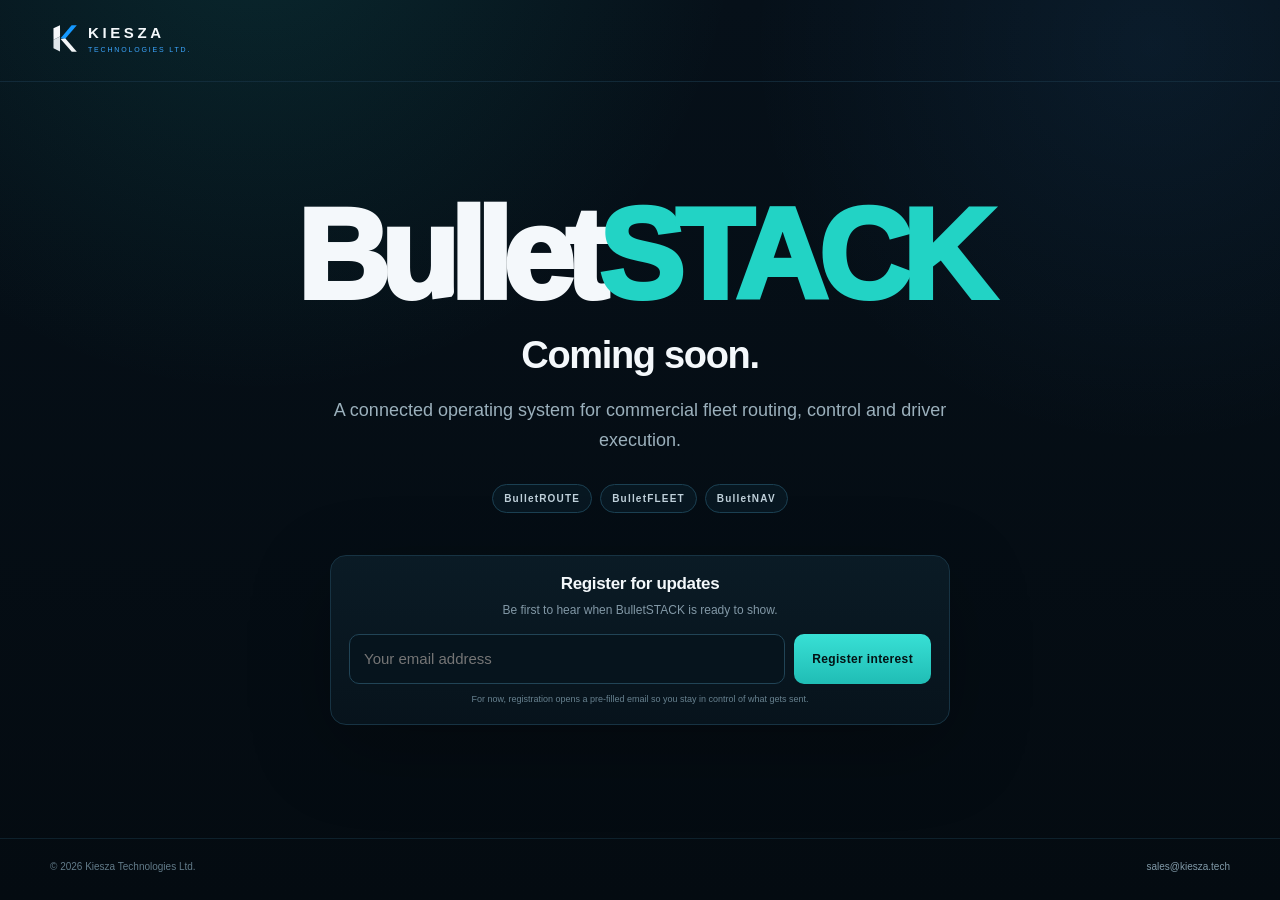
==== index.html @ 4d120844 "Optimise landing page layout for mobile" ====
<!doctype html>
<html lang="en">
<head>
  <meta charset="utf-8">
  <meta name="viewport" content="width=device-width,initial-scale=1,viewport-fit=cover">
  <meta name="theme-color" content="#050d14">
  <meta name="description" content="BulletSTACK by Kiesza Technologies Ltd. Coming soon.">
  <title>BulletSTACK · Coming Soon</title>
  <link rel="icon" href="/assets/favicon.svg">
  <style>
    :root{
      --bg:#050d14;
      --panel:#091822;
      --line:#173343;
      --text:#f4f8fb;
      --muted:#8298a6;
      --cyan:#22d3c5;
      --blue:#3ca6ff;
    }
    *{box-sizing:border-box}
    html,body{margin:0;min-height:100%;background:var(--bg);color:var(--text)}
    body{
      min-height:100dvh;
      font-family:Inter,-apple-system,BlinkMacSystemFont,"Segoe UI",Arial,sans-serif;
      background:
        radial-gradient(circle at 20% -10%,rgba(34,211,197,.12),transparent 34%),
        radial-gradient(circle at 90% 5%,rgba(60,166,255,.08),transparent 28%),
        linear-gradient(180deg,#061019 0%,#040b11 100%);
    }
    .page{min-height:100dvh;display:flex;flex-direction:column}
    header{height:82px;display:flex;align-items:center;border-bottom:1px solid rgba(23,51,67,.7)}
    .wrap{width:min(1180px,calc(100% - 40px));margin:0 auto}
    .brand{display:inline-flex;align-items:center;gap:11px;text-decoration:none;color:inherit}
    .brand img{width:27px;height:27px;display:block}
    .brand-copy{display:grid;line-height:1}
    .brand-copy b{font-size:15px;letter-spacing:.24em}
    .brand-copy span{margin-top:6px;font-size:7px;letter-spacing:.26em;color:var(--blue)}
    main{flex:1;display:grid;place-items:center;padding:74px 0 90px}
    .hero{text-align:center;max-width:920px;margin:auto}
    .eyebrow{font-size:11px;font-weight:800;letter-spacing:.22em;text-transform:uppercase;color:#89a2b2}
    h1{
      margin:22px 0 0;
      font-size:clamp(58px,10vw,128px);
      line-height:.86;
      letter-spacing:-.07em;
      font-weight:950;
    }
    h1 span{color:var(--cyan)}
    .coming{
      margin:24px 0 0;
      font-size:clamp(25px,3vw,38px);
      line-height:1.1;
      letter-spacing:-.035em;
      font-weight:800;
    }
    .lede{
      max-width:690px;
      margin:18px auto 0;
      color:#9bb0bc;
      font-size:clamp(15px,1.6vw,18px);
      line-height:1.7;
    }
    .products{display:flex;justify-content:center;gap:8px;flex-wrap:wrap;margin:28px 0 0}
    .products span{
      border:1px solid #1b4052;
      background:rgba(9,27,38,.72);
      color:#bfd0da;
      padding:8px 11px;
      border-radius:999px;
      font-size:10px;
      font-weight:850;
      letter-spacing:.12em;
    }
    .signup{
      width:min(620px,100%);
      margin:42px auto 0;
      padding:18px;
      border:1px solid var(--line);
      border-radius:16px;
      background:linear-gradient(180deg,rgba(11,29,40,.86),rgba(7,20,29,.86));
      box-shadow:0 24px 80px rgba(0,0,0,.25);
    }
    .signup h2{margin:0;font-size:17px;letter-spacing:-.02em}
    .signup p{margin:7px 0 15px;color:var(--muted);font-size:12px;line-height:1.5}
    form{display:grid;grid-template-columns:1fr auto;gap:9px}
    input{
      min-width:0;
      height:50px;
      border:1px solid #214456;
      border-radius:10px;
      background:#06141d;
      color:white;
      padding:0 14px;
      outline:none;
      font:inherit;
      font-size:15px;
    }
    input:focus{border-color:var(--cyan);box-shadow:0 0 0 3px rgba(34,211,197,.08)}
    button{
      height:50px;
      border:0;
      border-radius:10px;
      background:linear-gradient(180deg,#38e0d5,#20bdb5);
      color:#031214;
      padding:0 18px;
      font:inherit;
      font-size:12px;
      font-weight:900;
      letter-spacing:.03em;
      cursor:pointer;
    }
    button:hover{filter:brightness(1.04)}
    .fine{margin-top:9px;color:#67818f;font-size:9px;line-height:1.5}
    footer{padding:22px 0 28px;border-top:1px solid rgba(23,51,67,.55);color:#627b89;font-size:10px}
    .footer-inner{display:flex;justify-content:space-between;gap:20px;align-items:center}
    footer a{color:#829ba9;text-decoration:none}
    @media(max-width:620px){
      html,body,.page{min-height:100svh}
      header{
        height:auto;
        min-height:64px;
        padding-top:env(safe-area-inset-top);
      }
      .wrap{width:calc(100% - 32px)}
      .brand{gap:9px}
      .brand img{width:24px;height:24px}
      .brand-copy b{font-size:13px;letter-spacing:.20em}
      .brand-copy span{margin-top:5px;font-size:6px;letter-spacing:.22em}
      main{
        place-items:start center;
        padding:42px 0 46px;
      }
      .hero{
        width:100%;
        max-width:100%;
      }
      h1{
        margin-top:0;
        font-size:clamp(46px,15.8vw,64px);
        line-height:.92;
        letter-spacing:-.065em;
        white-space:nowrap;
      }
      .coming{
        margin-top:18px;
        font-size:clamp(25px,7.5vw,30px);
      }
      .lede{
        max-width:350px;
        margin-top:14px;
        font-size:15px;
        line-height:1.55;
      }
      .products{
        width:100%;
        display:grid;
        grid-template-columns:repeat(3,minmax(0,1fr));
        gap:6px;
        margin-top:22px;
      }
      .products span{
        padding:8px 4px;
        font-size:8px;
        letter-spacing:.055em;
        white-space:nowrap;
      }
      .signup{
        width:100%;
        margin-top:30px;
        padding:16px;
        border-radius:14px;
      }
      .signup h2{font-size:16px}
      .signup p{margin:6px 0 13px;font-size:12px}
      form{grid-template-columns:1fr;gap:8px}
      input,button{height:48px}
      button{width:100%}
      .fine{margin-top:8px;font-size:8.5px}
      footer{
        padding:17px 0 calc(18px + env(safe-area-inset-bottom));
      }
      .footer-inner{
        flex-direction:row;
        align-items:center;
        justify-content:space-between;
        gap:12px;
        font-size:9px;
      }
    }

    @media(max-width:360px){
      .wrap{width:calc(100% - 24px)}
      h1{font-size:44px}
      .products{grid-template-columns:1fr}
      .products span{font-size:9px}
      .footer-inner{
        flex-direction:column;
        align-items:flex-start;
      }
    }
  </style>
</head>
<body>
<div class="page">
  <header>
    <div class="wrap">
      <a class="brand" href="/" aria-label="Kiesza Technologies Ltd.">
        <img src="/assets/kiesza-mark.svg" alt="">
        <span class="brand-copy"><b>KIESZA</b><span>TECHNOLOGIES LTD.</span></span>
      </a>
    </div>
  </header>

  <main>
    <div class="wrap">
      <section class="hero">
        
        <h1>Bullet<span>STACK</span></h1>
        <div class="coming">Coming soon.</div>
        <p class="lede">A connected operating system for commercial fleet routing, control and driver execution.</p>

        <div class="products" aria-label="BulletSTACK products">
          <span>BulletROUTE</span>
          <span>BulletFLEET</span>
          <span>BulletNAV</span>
        </div>

        <div class="signup">
          <h2>Register for updates</h2>
          <p>Be first to hear when BulletSTACK is ready to show.</p>
          <form id="updatesForm">
            <input id="email" type="email" autocomplete="email" placeholder="Your email address" required aria-label="Email address">
            <button type="submit">Register interest</button>
          </form>
          <div class="fine">For now, registration opens a pre-filled email so you stay in control of what gets sent.</div>
        </div>
      </section>
    </div>
  </main>

  <footer>
    <div class="wrap footer-inner">
      <div>© 2026 Kiesza Technologies Ltd.</div>
      <a href="mailto:sales@kiesza.tech">sales@kiesza.tech</a>
    </div>
  </footer>
</div>

<script>
  document.getElementById('updatesForm').addEventListener('submit', function(e){
    e.preventDefault();
    var email = document.getElementById('email').value.trim();
    if(!email) return;
    var subject = encodeURIComponent('BulletSTACK updates registration');
    var body = encodeURIComponent('Please register ' + email + ' for BulletSTACK product updates.');
    window.location.href = 'mailto:jmcnally@kiesza.tech?subject=' + subject + '&body=' + body;
  });
</script>
</body>
</html>
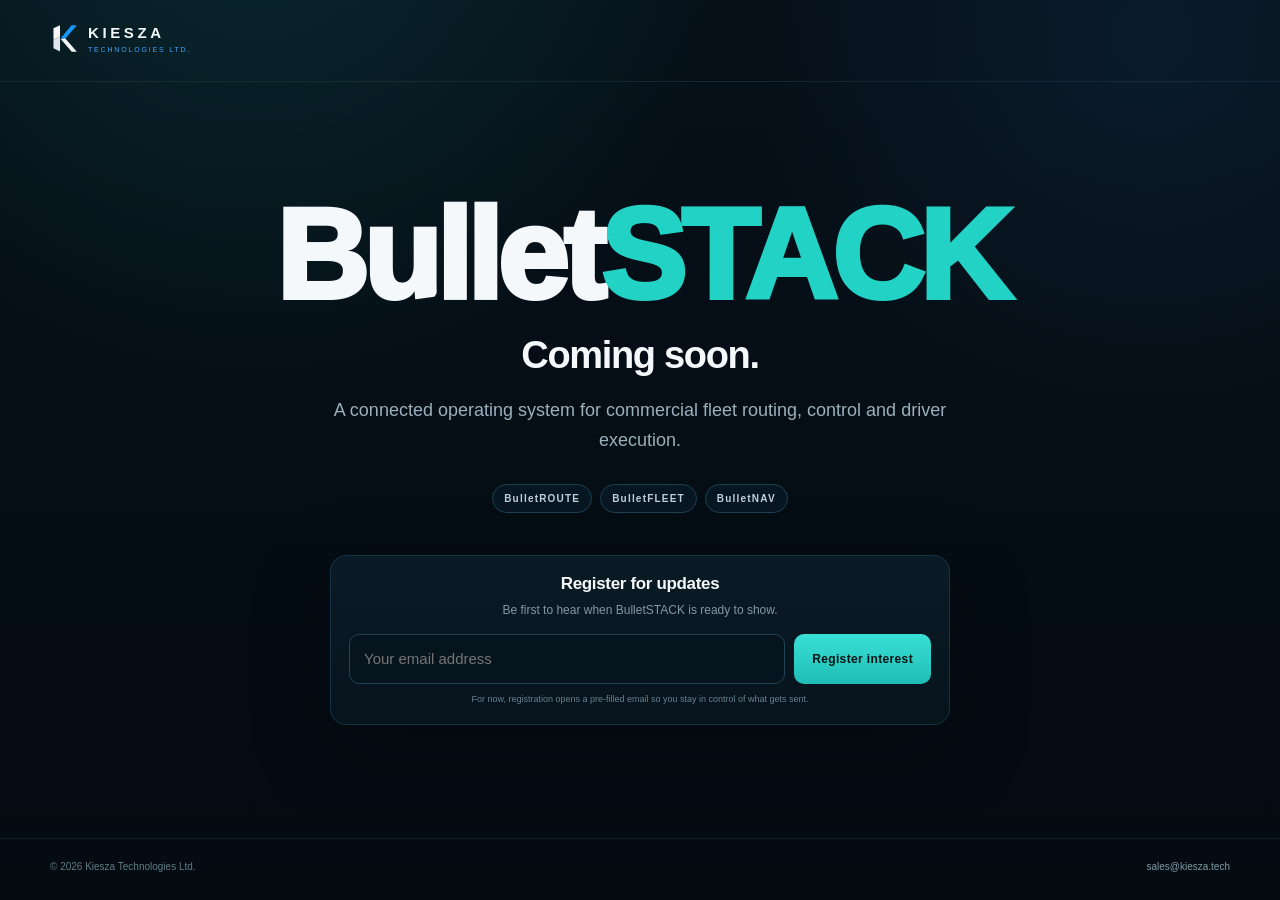
==== commit a8c334e3: "Match BulletSTACK wordmark spacing to Bullet product headers" ====
--- a/index.html
+++ b/index.html
@@ -42,8 +42,9 @@
       margin:22px 0 0;
       font-size:clamp(58px,10vw,128px);
       line-height:.86;
-      letter-spacing:-.07em;
+      letter-spacing:-.04em;
       font-weight:950;
+      font-family:-apple-system,BlinkMacSystemFont,"SF Pro Text",Inter,"Segoe UI",Arial,sans-serif;
     }
     h1 span{color:var(--cyan)}
     .coming{
@@ -138,7 +139,7 @@
         margin-top:0;
         font-size:clamp(46px,15.8vw,64px);
         line-height:.92;
-        letter-spacing:-.065em;
+        letter-spacing:-.04em;
         white-space:nowrap;
       }
       .coming{
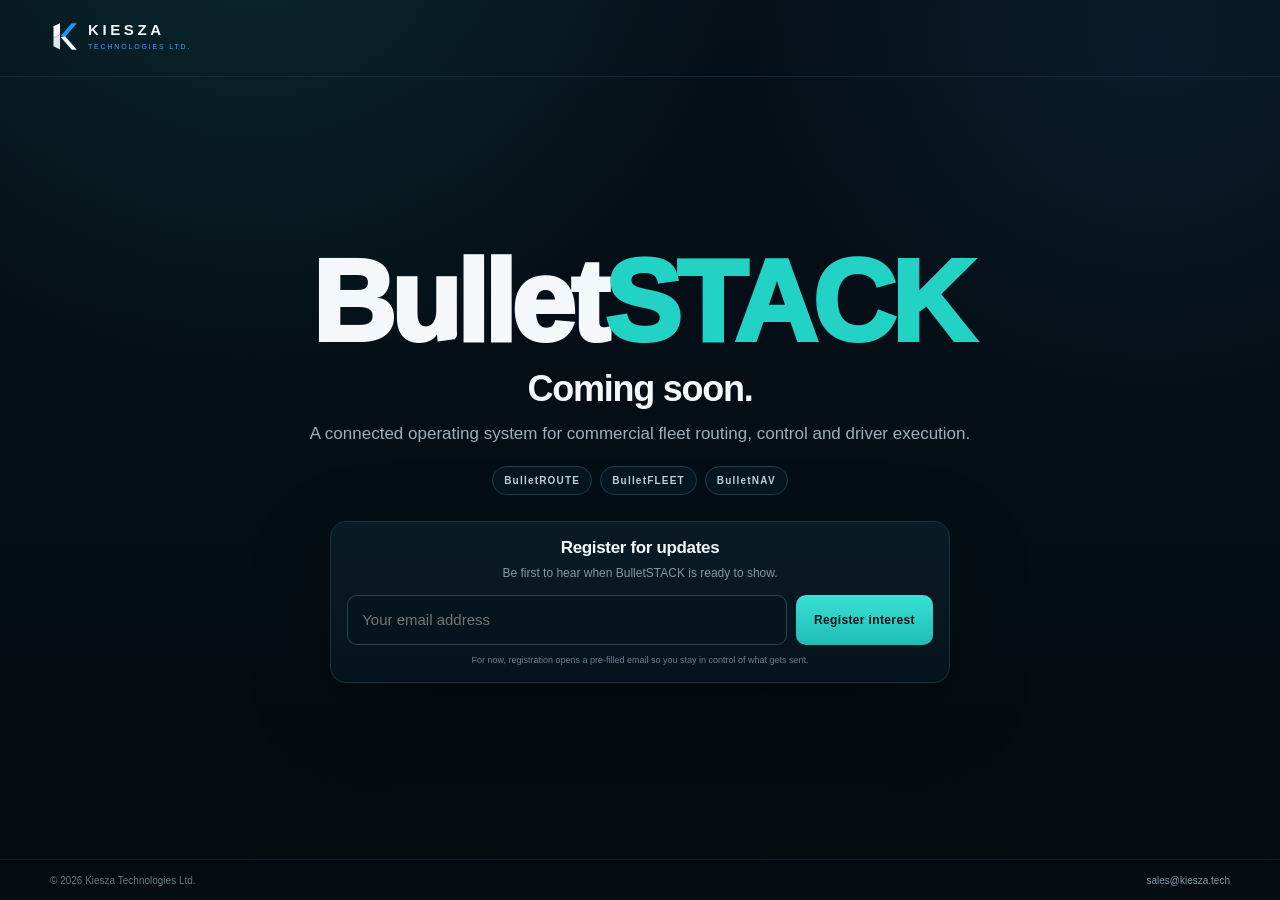
==== commit a75c4f07: "Fit landing page to viewport on desktop and mobile" ====
--- a/index.html
+++ b/index.html
@@ -17,76 +17,177 @@
       --cyan:#22d3c5;
       --blue:#3ca6ff;
     }
+
     *{box-sizing:border-box}
-    html,body{margin:0;min-height:100%;background:var(--bg);color:var(--text)}
+
+    html,body{
+      margin:0;
+      width:100%;
+      height:100%;
+      overflow:hidden;
+      background:var(--bg);
+      color:var(--text);
+    }
+
     body{
-      min-height:100dvh;
+      height:100vh;
+      height:100dvh;
+      overflow:hidden;
+      overscroll-behavior:none;
       font-family:Inter,-apple-system,BlinkMacSystemFont,"Segoe UI",Arial,sans-serif;
       background:
         radial-gradient(circle at 20% -10%,rgba(34,211,197,.12),transparent 34%),
         radial-gradient(circle at 90% 5%,rgba(60,166,255,.08),transparent 28%),
         linear-gradient(180deg,#061019 0%,#040b11 100%);
     }
-    .page{min-height:100dvh;display:flex;flex-direction:column}
-    header{height:82px;display:flex;align-items:center;border-bottom:1px solid rgba(23,51,67,.7)}
-    .wrap{width:min(1180px,calc(100% - 40px));margin:0 auto}
-    .brand{display:inline-flex;align-items:center;gap:11px;text-decoration:none;color:inherit}
-    .brand img{width:27px;height:27px;display:block}
+
+    .page{
+      width:100%;
+      height:100vh;
+      height:100dvh;
+      display:grid;
+      grid-template-rows:auto minmax(0,1fr) auto;
+      overflow:hidden;
+    }
+
+    header{
+      height:clamp(62px,8.5dvh,82px);
+      display:flex;
+      align-items:center;
+      flex:none;
+      border-bottom:1px solid rgba(23,51,67,.7);
+    }
+
+    .wrap{
+      width:min(1180px,calc(100% - 40px));
+      max-width:100%;
+      margin:0 auto;
+    }
+
+    .brand{
+      display:inline-flex;
+      align-items:center;
+      gap:11px;
+      text-decoration:none;
+      color:inherit;
+    }
+
+    .brand img{width:27px;height:27px;display:block;flex:none}
+
     .brand-copy{display:grid;line-height:1}
     .brand-copy b{font-size:15px;letter-spacing:.24em}
     .brand-copy span{margin-top:6px;font-size:7px;letter-spacing:.26em;color:var(--blue)}
-    main{flex:1;display:grid;place-items:center;padding:74px 0 90px}
-    .hero{text-align:center;max-width:920px;margin:auto}
-    .eyebrow{font-size:11px;font-weight:800;letter-spacing:.22em;text-transform:uppercase;color:#89a2b2}
+
+    main{
+      min-height:0;
+      overflow:hidden;
+      display:flex;
+      align-items:center;
+      justify-content:center;
+      padding:clamp(10px,3.2dvh,32px) 0;
+    }
+
+    main>.wrap{
+      min-height:0;
+      max-height:100%;
+    }
+
+    .hero{
+      width:100%;
+      max-width:920px;
+      max-height:100%;
+      min-height:0;
+      margin:auto;
+      display:flex;
+      flex-direction:column;
+      align-items:center;
+      justify-content:center;
+      text-align:center;
+    }
+
     h1{
-      margin:22px 0 0;
-      font-size:clamp(58px,10vw,128px);
+      margin:0;
+      font-size:clamp(52px,min(9vw,15dvh),118px);
       line-height:.86;
       letter-spacing:-.04em;
       font-weight:950;
       font-family:-apple-system,BlinkMacSystemFont,"SF Pro Text",Inter,"Segoe UI",Arial,sans-serif;
-    }
+      white-space:nowrap;
+    }
+
     h1 span{color:var(--cyan)}
+
     .coming{
-      margin:24px 0 0;
-      font-size:clamp(25px,3vw,38px);
-      line-height:1.1;
+      margin:clamp(10px,2dvh,20px) 0 0;
+      font-size:clamp(22px,min(3vw,5dvh),36px);
+      line-height:1.05;
       letter-spacing:-.035em;
       font-weight:800;
     }
+
     .lede{
       max-width:690px;
-      margin:18px auto 0;
+      margin:clamp(8px,1.5dvh,14px) auto 0;
       color:#9bb0bc;
-      font-size:clamp(15px,1.6vw,18px);
-      line-height:1.7;
-    }
-    .products{display:flex;justify-content:center;gap:8px;flex-wrap:wrap;margin:28px 0 0}
+      font-size:clamp(13px,min(1.45vw,2.5dvh),17px);
+      line-height:1.5;
+    }
+
+    .products{
+      width:100%;
+      display:flex;
+      justify-content:center;
+      gap:8px;
+      flex-wrap:wrap;
+      margin:clamp(10px,2.2dvh,20px) 0 0;
+    }
+
     .products span{
       border:1px solid #1b4052;
       background:rgba(9,27,38,.72);
       color:#bfd0da;
-      padding:8px 11px;
+      padding:clamp(6px,1dvh,8px) 11px;
       border-radius:999px;
       font-size:10px;
       font-weight:850;
       letter-spacing:.12em;
-    }
+      white-space:nowrap;
+    }
+
     .signup{
       width:min(620px,100%);
-      margin:42px auto 0;
-      padding:18px;
+      margin:clamp(12px,2.8dvh,28px) auto 0;
+      padding:clamp(12px,1.8dvh,18px);
       border:1px solid var(--line);
       border-radius:16px;
       background:linear-gradient(180deg,rgba(11,29,40,.86),rgba(7,20,29,.86));
       box-shadow:0 24px 80px rgba(0,0,0,.25);
     }
-    .signup h2{margin:0;font-size:17px;letter-spacing:-.02em}
-    .signup p{margin:7px 0 15px;color:var(--muted);font-size:12px;line-height:1.5}
-    form{display:grid;grid-template-columns:1fr auto;gap:9px}
+
+    .signup h2{
+      margin:0;
+      font-size:clamp(15px,2.2dvh,17px);
+      letter-spacing:-.02em;
+    }
+
+    .signup p{
+      margin:clamp(4px,.8dvh,7px) 0 clamp(8px,1.5dvh,15px);
+      color:var(--muted);
+      font-size:clamp(10.5px,1.7dvh,12px);
+      line-height:1.35;
+    }
+
+    form{
+      display:grid;
+      grid-template-columns:minmax(0,1fr) auto;
+      gap:9px;
+      min-width:0;
+    }
+
     input{
+      width:100%;
       min-width:0;
-      height:50px;
+      height:clamp(42px,5.8dvh,50px);
       border:1px solid #214456;
       border-radius:10px;
       background:#06141d;
@@ -94,11 +195,13 @@
       padding:0 14px;
       outline:none;
       font:inherit;
-      font-size:15px;
-    }
+      font-size:clamp(13px,2dvh,15px);
+    }
+
     input:focus{border-color:var(--cyan);box-shadow:0 0 0 3px rgba(34,211,197,.08)}
+
     button{
-      height:50px;
+      height:clamp(42px,5.8dvh,50px);
       border:0;
       border-radius:10px;
       background:linear-gradient(180deg,#38e0d5,#20bdb5);
@@ -109,95 +212,204 @@
       font-weight:900;
       letter-spacing:.03em;
       cursor:pointer;
-    }
+      white-space:nowrap;
+    }
+
     button:hover{filter:brightness(1.04)}
-    .fine{margin-top:9px;color:#67818f;font-size:9px;line-height:1.5}
-    footer{padding:22px 0 28px;border-top:1px solid rgba(23,51,67,.55);color:#627b89;font-size:10px}
-    .footer-inner{display:flex;justify-content:space-between;gap:20px;align-items:center}
+
+    .fine{
+      margin-top:clamp(6px,1dvh,9px);
+      color:#67818f;
+      font-size:clamp(8px,1.25dvh,9px);
+      line-height:1.35;
+    }
+
+    footer{
+      flex:none;
+      padding:clamp(9px,1.6dvh,18px) 0;
+      border-top:1px solid rgba(23,51,67,.55);
+      color:#627b89;
+      font-size:10px;
+    }
+
+    .footer-inner{
+      display:flex;
+      justify-content:space-between;
+      gap:20px;
+      align-items:center;
+    }
+
     footer a{color:#829ba9;text-decoration:none}
+
     @media(max-width:620px){
-      html,body,.page{min-height:100svh}
+      .page{
+        height:100svh;
+        height:100dvh;
+      }
+
       header{
-        height:auto;
-        min-height:64px;
+        height:calc(clamp(52px,7.5dvh,60px) + env(safe-area-inset-top));
         padding-top:env(safe-area-inset-top);
       }
-      .wrap{width:calc(100% - 32px)}
+
+      .wrap{width:calc(100% - 28px)}
+
       .brand{gap:9px}
-      .brand img{width:24px;height:24px}
+      .brand img{width:23px;height:23px}
       .brand-copy b{font-size:13px;letter-spacing:.20em}
-      .brand-copy span{margin-top:5px;font-size:6px;letter-spacing:.22em}
-      main{
-        place-items:start center;
-        padding:42px 0 46px;
-      }
-      .hero{
-        width:100%;
-        max-width:100%;
-      }
+      .brand-copy span{margin-top:4px;font-size:6px;letter-spacing:.22em}
+
+      main{padding:clamp(7px,1.6dvh,14px) 0}
+
       h1{
-        margin-top:0;
-        font-size:clamp(46px,15.8vw,64px);
-        line-height:.92;
-        letter-spacing:-.04em;
-        white-space:nowrap;
-      }
+        font-size:clamp(40px,min(14vw,9dvh),60px);
+        line-height:.9;
+      }
+
       .coming{
-        margin-top:18px;
-        font-size:clamp(25px,7.5vw,30px);
-      }
+        margin-top:clamp(8px,1.4dvh,14px);
+        font-size:clamp(21px,min(6.8vw,4.4dvh),28px);
+      }
+
       .lede{
-        max-width:350px;
-        margin-top:14px;
-        font-size:15px;
-        line-height:1.55;
-      }
+        max-width:360px;
+        margin-top:clamp(7px,1.1dvh,10px);
+        font-size:clamp(12px,3.5vw,14px);
+        line-height:1.4;
+      }
+
       .products{
-        width:100%;
         display:grid;
         grid-template-columns:repeat(3,minmax(0,1fr));
         gap:6px;
-        margin-top:22px;
-      }
+        margin-top:clamp(9px,1.4dvh,14px);
+      }
+
       .products span{
-        padding:8px 4px;
-        font-size:8px;
-        letter-spacing:.055em;
-        white-space:nowrap;
-      }
+        min-width:0;
+        padding:6px 3px;
+        font-size:clamp(7.3px,2.15vw,9px);
+        letter-spacing:.045em;
+        overflow:hidden;
+        text-overflow:clip;
+      }
+
       .signup{
-        width:100%;
-        margin-top:30px;
-        padding:16px;
+        margin-top:clamp(10px,1.8dvh,17px);
+        padding:clamp(10px,1.6dvh,14px);
         border-radius:14px;
       }
-      .signup h2{font-size:16px}
-      .signup p{margin:6px 0 13px;font-size:12px}
-      form{grid-template-columns:1fr;gap:8px}
-      input,button{height:48px}
-      button{width:100%}
-      .fine{margin-top:8px;font-size:8.5px}
+
+      .signup h2{font-size:clamp(14px,4vw,16px)}
+
+      .signup p{
+        margin:4px 0 clamp(7px,1.1dvh,10px);
+        font-size:clamp(10px,2.9vw,11.5px);
+      }
+
+      form{grid-template-columns:minmax(0,1fr) auto;gap:7px}
+
+      input,button{height:clamp(40px,5.6dvh,46px)}
+      input{padding:0 11px;font-size:clamp(11px,3.2vw,14px)}
+      button{padding:0 12px;font-size:clamp(9.5px,2.7vw,11px)}
+
+      .fine{
+        margin-top:6px;
+        font-size:clamp(7.5px,2.2vw,8.5px);
+        line-height:1.3;
+      }
+
       footer{
-        padding:17px 0 calc(18px + env(safe-area-inset-bottom));
-      }
+        padding:clamp(8px,1.2dvh,12px) 0 calc(clamp(8px,1.2dvh,12px) + env(safe-area-inset-bottom));
+      }
+
       .footer-inner{
         flex-direction:row;
         align-items:center;
         justify-content:space-between;
-        gap:12px;
-        font-size:9px;
-      }
-    }
-
-    @media(max-width:360px){
+        gap:10px;
+        font-size:clamp(8px,2.4vw,9px);
+      }
+    }
+
+    @media(max-width:340px){
+      .wrap{width:calc(100% - 20px)}
+      h1{font-size:40px}
+      .products span{font-size:7px;letter-spacing:.02em}
+      input{font-size:11px;padding:0 9px}
+      button{font-size:9px;padding:0 9px}
+      .fine{font-size:7.2px}
+    }
+
+    @media(max-height:620px) and (orientation:portrait){
+      header{height:calc(48px + env(safe-area-inset-top))}
+      main{padding:5px 0}
+      .coming{margin-top:6px}
+      .lede{margin-top:5px;line-height:1.3}
+      .products{margin-top:7px}
+      .products span{padding-top:5px;padding-bottom:5px}
+      .signup{margin-top:8px;padding:9px 11px}
+      .signup p{margin:3px 0 6px}
+      input,button{height:38px}
+      .fine{margin-top:4px}
+      footer{padding:6px 0 calc(6px + env(safe-area-inset-bottom))}
+    }
+
+    @media(max-width:920px) and (max-height:500px) and (orientation:landscape){
+      header{
+        height:44px;
+        padding-top:0;
+      }
+
+      .brand img{width:21px;height:21px}
+      .brand-copy b{font-size:12px}
+      .brand-copy span{margin-top:3px}
+
+      main{padding:6px 0}
+
       .wrap{width:calc(100% - 24px)}
-      h1{font-size:44px}
-      .products{grid-template-columns:1fr}
-      .products span{font-size:9px}
-      .footer-inner{
-        flex-direction:column;
-        align-items:flex-start;
-      }
+
+      .hero{
+        max-width:1000px;
+        display:grid;
+        grid-template-columns:minmax(0,1.05fr) minmax(280px,.95fr);
+        grid-template-rows:auto auto auto auto;
+        column-gap:22px;
+        row-gap:5px;
+        align-items:center;
+        text-align:left;
+      }
+
+      h1,.coming,.lede,.products{grid-column:1}
+      h1{grid-row:1;font-size:clamp(38px,7.5vw,56px)}
+      .coming{grid-row:2;margin:0;font-size:21px}
+      .lede{grid-row:3;margin:0;max-width:480px;font-size:11.5px;line-height:1.3}
+      .products{
+        grid-row:4;
+        display:grid;
+        grid-template-columns:repeat(3,minmax(0,1fr));
+        justify-content:start;
+        margin:2px 0 0;
+      }
+
+      .products span{text-align:center;padding:5px 3px;font-size:7.5px}
+
+      .signup{
+        grid-column:2;
+        grid-row:1 / span 4;
+        width:100%;
+        margin:0;
+        padding:10px 12px;
+        text-align:center;
+      }
+
+      .signup h2{font-size:14px}
+      .signup p{margin:3px 0 7px;font-size:10px}
+      input,button{height:38px}
+      .fine{margin-top:4px;font-size:7px}
+
+      footer{padding:6px 0}
+      .footer-inner{font-size:8px}
     }
   </style>
 </head>
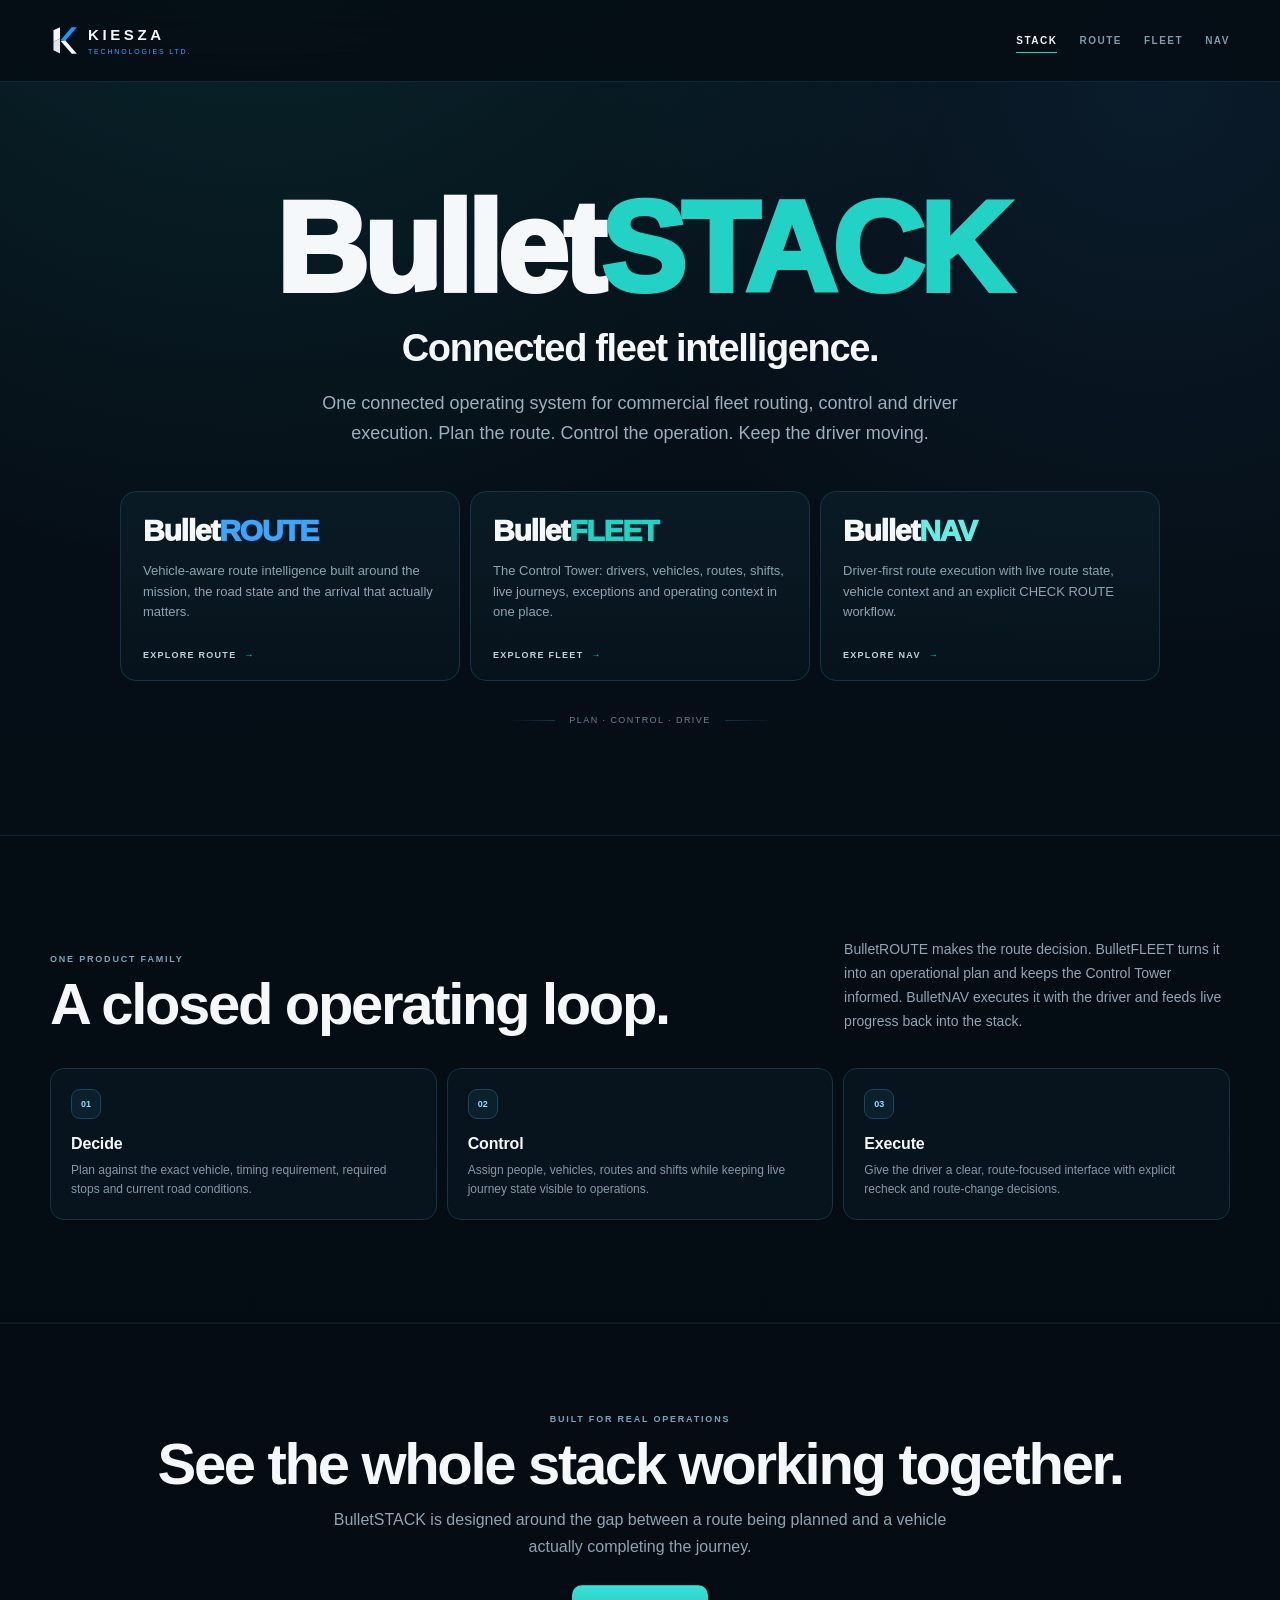
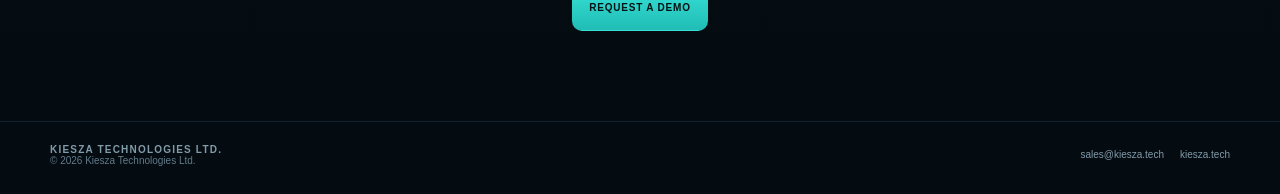
==== commit 960c84d0: "Create full-site preview and align visual system with landing page" ====
--- a/index.html
+++ b/index.html
@@ -1,473 +1,6 @@
-<!doctype html>
-<html lang="en">
-<head>
-  <meta charset="utf-8">
-  <meta name="viewport" content="width=device-width,initial-scale=1,viewport-fit=cover">
-  <meta name="theme-color" content="#050d14">
-  <meta name="description" content="BulletSTACK by Kiesza Technologies Ltd. Coming soon.">
-  <title>BulletSTACK · Coming Soon</title>
-  <link rel="icon" href="/assets/favicon.svg">
-  <style>
-    :root{
-      --bg:#050d14;
-      --panel:#091822;
-      --line:#173343;
-      --text:#f4f8fb;
-      --muted:#8298a6;
-      --cyan:#22d3c5;
-      --blue:#3ca6ff;
-    }
-
-    *{box-sizing:border-box}
-
-    html,body{
-      margin:0;
-      width:100%;
-      height:100%;
-      overflow:hidden;
-      background:var(--bg);
-      color:var(--text);
-    }
-
-    body{
-      height:100vh;
-      height:100dvh;
-      overflow:hidden;
-      overscroll-behavior:none;
-      font-family:Inter,-apple-system,BlinkMacSystemFont,"Segoe UI",Arial,sans-serif;
-      background:
-        radial-gradient(circle at 20% -10%,rgba(34,211,197,.12),transparent 34%),
-        radial-gradient(circle at 90% 5%,rgba(60,166,255,.08),transparent 28%),
-        linear-gradient(180deg,#061019 0%,#040b11 100%);
-    }
-
-    .page{
-      width:100%;
-      height:100vh;
-      height:100dvh;
-      display:grid;
-      grid-template-rows:auto minmax(0,1fr) auto;
-      overflow:hidden;
-    }
-
-    header{
-      height:clamp(62px,8.5dvh,82px);
-      display:flex;
-      align-items:center;
-      flex:none;
-      border-bottom:1px solid rgba(23,51,67,.7);
-    }
-
-    .wrap{
-      width:min(1180px,calc(100% - 40px));
-      max-width:100%;
-      margin:0 auto;
-    }
-
-    .brand{
-      display:inline-flex;
-      align-items:center;
-      gap:11px;
-      text-decoration:none;
-      color:inherit;
-    }
-
-    .brand img{width:27px;height:27px;display:block;flex:none}
-
-    .brand-copy{display:grid;line-height:1}
-    .brand-copy b{font-size:15px;letter-spacing:.24em}
-    .brand-copy span{margin-top:6px;font-size:7px;letter-spacing:.26em;color:var(--blue)}
-
-    main{
-      min-height:0;
-      overflow:hidden;
-      display:flex;
-      align-items:center;
-      justify-content:center;
-      padding:clamp(10px,3.2dvh,32px) 0;
-    }
-
-    main>.wrap{
-      min-height:0;
-      max-height:100%;
-    }
-
-    .hero{
-      width:100%;
-      max-width:920px;
-      max-height:100%;
-      min-height:0;
-      margin:auto;
-      display:flex;
-      flex-direction:column;
-      align-items:center;
-      justify-content:center;
-      text-align:center;
-    }
-
-    h1{
-      margin:0;
-      font-size:clamp(52px,min(9vw,15dvh),118px);
-      line-height:.86;
-      letter-spacing:-.04em;
-      font-weight:950;
-      font-family:-apple-system,BlinkMacSystemFont,"SF Pro Text",Inter,"Segoe UI",Arial,sans-serif;
-      white-space:nowrap;
-    }
-
-    h1 span{color:var(--cyan)}
-
-    .coming{
-      margin:clamp(10px,2dvh,20px) 0 0;
-      font-size:clamp(22px,min(3vw,5dvh),36px);
-      line-height:1.05;
-      letter-spacing:-.035em;
-      font-weight:800;
-    }
-
-    .lede{
-      max-width:690px;
-      margin:clamp(8px,1.5dvh,14px) auto 0;
-      color:#9bb0bc;
-      font-size:clamp(13px,min(1.45vw,2.5dvh),17px);
-      line-height:1.5;
-    }
-
-    .products{
-      width:100%;
-      display:flex;
-      justify-content:center;
-      gap:8px;
-      flex-wrap:wrap;
-      margin:clamp(10px,2.2dvh,20px) 0 0;
-    }
-
-    .products span{
-      border:1px solid #1b4052;
-      background:rgba(9,27,38,.72);
-      color:#bfd0da;
-      padding:clamp(6px,1dvh,8px) 11px;
-      border-radius:999px;
-      font-size:10px;
-      font-weight:850;
-      letter-spacing:.12em;
-      white-space:nowrap;
-    }
-
-    .signup{
-      width:min(620px,100%);
-      margin:clamp(12px,2.8dvh,28px) auto 0;
-      padding:clamp(12px,1.8dvh,18px);
-      border:1px solid var(--line);
-      border-radius:16px;
-      background:linear-gradient(180deg,rgba(11,29,40,.86),rgba(7,20,29,.86));
-      box-shadow:0 24px 80px rgba(0,0,0,.25);
-    }
-
-    .signup h2{
-      margin:0;
-      font-size:clamp(15px,2.2dvh,17px);
-      letter-spacing:-.02em;
-    }
-
-    .signup p{
-      margin:clamp(4px,.8dvh,7px) 0 clamp(8px,1.5dvh,15px);
-      color:var(--muted);
-      font-size:clamp(10.5px,1.7dvh,12px);
-      line-height:1.35;
-    }
-
-    form{
-      display:grid;
-      grid-template-columns:minmax(0,1fr) auto;
-      gap:9px;
-      min-width:0;
-    }
-
-    input{
-      width:100%;
-      min-width:0;
-      height:clamp(42px,5.8dvh,50px);
-      border:1px solid #214456;
-      border-radius:10px;
-      background:#06141d;
-      color:white;
-      padding:0 14px;
-      outline:none;
-      font:inherit;
-      font-size:clamp(13px,2dvh,15px);
-    }
-
-    input:focus{border-color:var(--cyan);box-shadow:0 0 0 3px rgba(34,211,197,.08)}
-
-    button{
-      height:clamp(42px,5.8dvh,50px);
-      border:0;
-      border-radius:10px;
-      background:linear-gradient(180deg,#38e0d5,#20bdb5);
-      color:#031214;
-      padding:0 18px;
-      font:inherit;
-      font-size:12px;
-      font-weight:900;
-      letter-spacing:.03em;
-      cursor:pointer;
-      white-space:nowrap;
-    }
-
-    button:hover{filter:brightness(1.04)}
-
-    .fine{
-      margin-top:clamp(6px,1dvh,9px);
-      color:#67818f;
-      font-size:clamp(8px,1.25dvh,9px);
-      line-height:1.35;
-    }
-
-    footer{
-      flex:none;
-      padding:clamp(9px,1.6dvh,18px) 0;
-      border-top:1px solid rgba(23,51,67,.55);
-      color:#627b89;
-      font-size:10px;
-    }
-
-    .footer-inner{
-      display:flex;
-      justify-content:space-between;
-      gap:20px;
-      align-items:center;
-    }
-
-    footer a{color:#829ba9;text-decoration:none}
-
-    @media(max-width:620px){
-      .page{
-        height:100svh;
-        height:100dvh;
-      }
-
-      header{
-        height:calc(clamp(52px,7.5dvh,60px) + env(safe-area-inset-top));
-        padding-top:env(safe-area-inset-top);
-      }
-
-      .wrap{width:calc(100% - 28px)}
-
-      .brand{gap:9px}
-      .brand img{width:23px;height:23px}
-      .brand-copy b{font-size:13px;letter-spacing:.20em}
-      .brand-copy span{margin-top:4px;font-size:6px;letter-spacing:.22em}
-
-      main{padding:clamp(7px,1.6dvh,14px) 0}
-
-      h1{
-        font-size:clamp(40px,min(14vw,9dvh),60px);
-        line-height:.9;
-      }
-
-      .coming{
-        margin-top:clamp(8px,1.4dvh,14px);
-        font-size:clamp(21px,min(6.8vw,4.4dvh),28px);
-      }
-
-      .lede{
-        max-width:360px;
-        margin-top:clamp(7px,1.1dvh,10px);
-        font-size:clamp(12px,3.5vw,14px);
-        line-height:1.4;
-      }
-
-      .products{
-        display:grid;
-        grid-template-columns:repeat(3,minmax(0,1fr));
-        gap:6px;
-        margin-top:clamp(9px,1.4dvh,14px);
-      }
-
-      .products span{
-        min-width:0;
-        padding:6px 3px;
-        font-size:clamp(7.3px,2.15vw,9px);
-        letter-spacing:.045em;
-        overflow:hidden;
-        text-overflow:clip;
-      }
-
-      .signup{
-        margin-top:clamp(10px,1.8dvh,17px);
-        padding:clamp(10px,1.6dvh,14px);
-        border-radius:14px;
-      }
-
-      .signup h2{font-size:clamp(14px,4vw,16px)}
-
-      .signup p{
-        margin:4px 0 clamp(7px,1.1dvh,10px);
-        font-size:clamp(10px,2.9vw,11.5px);
-      }
-
-      form{grid-template-columns:minmax(0,1fr) auto;gap:7px}
-
-      input,button{height:clamp(40px,5.6dvh,46px)}
-      input{padding:0 11px;font-size:clamp(11px,3.2vw,14px)}
-      button{padding:0 12px;font-size:clamp(9.5px,2.7vw,11px)}
-
-      .fine{
-        margin-top:6px;
-        font-size:clamp(7.5px,2.2vw,8.5px);
-        line-height:1.3;
-      }
-
-      footer{
-        padding:clamp(8px,1.2dvh,12px) 0 calc(clamp(8px,1.2dvh,12px) + env(safe-area-inset-bottom));
-      }
-
-      .footer-inner{
-        flex-direction:row;
-        align-items:center;
-        justify-content:space-between;
-        gap:10px;
-        font-size:clamp(8px,2.4vw,9px);
-      }
-    }
-
-    @media(max-width:340px){
-      .wrap{width:calc(100% - 20px)}
-      h1{font-size:40px}
-      .products span{font-size:7px;letter-spacing:.02em}
-      input{font-size:11px;padding:0 9px}
-      button{font-size:9px;padding:0 9px}
-      .fine{font-size:7.2px}
-    }
-
-    @media(max-height:620px) and (orientation:portrait){
-      header{height:calc(48px + env(safe-area-inset-top))}
-      main{padding:5px 0}
-      .coming{margin-top:6px}
-      .lede{margin-top:5px;line-height:1.3}
-      .products{margin-top:7px}
-      .products span{padding-top:5px;padding-bottom:5px}
-      .signup{margin-top:8px;padding:9px 11px}
-      .signup p{margin:3px 0 6px}
-      input,button{height:38px}
-      .fine{margin-top:4px}
-      footer{padding:6px 0 calc(6px + env(safe-area-inset-bottom))}
-    }
-
-    @media(max-width:920px) and (max-height:500px) and (orientation:landscape){
-      header{
-        height:44px;
-        padding-top:0;
-      }
-
-      .brand img{width:21px;height:21px}
-      .brand-copy b{font-size:12px}
-      .brand-copy span{margin-top:3px}
-
-      main{padding:6px 0}
-
-      .wrap{width:calc(100% - 24px)}
-
-      .hero{
-        max-width:1000px;
-        display:grid;
-        grid-template-columns:minmax(0,1.05fr) minmax(280px,.95fr);
-        grid-template-rows:auto auto auto auto;
-        column-gap:22px;
-        row-gap:5px;
-        align-items:center;
-        text-align:left;
-      }
-
-      h1,.coming,.lede,.products{grid-column:1}
-      h1{grid-row:1;font-size:clamp(38px,7.5vw,56px)}
-      .coming{grid-row:2;margin:0;font-size:21px}
-      .lede{grid-row:3;margin:0;max-width:480px;font-size:11.5px;line-height:1.3}
-      .products{
-        grid-row:4;
-        display:grid;
-        grid-template-columns:repeat(3,minmax(0,1fr));
-        justify-content:start;
-        margin:2px 0 0;
-      }
-
-      .products span{text-align:center;padding:5px 3px;font-size:7.5px}
-
-      .signup{
-        grid-column:2;
-        grid-row:1 / span 4;
-        width:100%;
-        margin:0;
-        padding:10px 12px;
-        text-align:center;
-      }
-
-      .signup h2{font-size:14px}
-      .signup p{margin:3px 0 7px;font-size:10px}
-      input,button{height:38px}
-      .fine{margin-top:4px;font-size:7px}
-
-      footer{padding:6px 0}
-      .footer-inner{font-size:8px}
-    }
-  </style>
-</head>
-<body>
-<div class="page">
-  <header>
-    <div class="wrap">
-      <a class="brand" href="/" aria-label="Kiesza Technologies Ltd.">
-        <img src="/assets/kiesza-mark.svg" alt="">
-        <span class="brand-copy"><b>KIESZA</b><span>TECHNOLOGIES LTD.</span></span>
-      </a>
-    </div>
-  </header>
-
-  <main>
-    <div class="wrap">
-      <section class="hero">
-        
-        <h1>Bullet<span>STACK</span></h1>
-        <div class="coming">Coming soon.</div>
-        <p class="lede">A connected operating system for commercial fleet routing, control and driver execution.</p>
-
-        <div class="products" aria-label="BulletSTACK products">
-          <span>BulletROUTE</span>
-          <span>BulletFLEET</span>
-          <span>BulletNAV</span>
-        </div>
-
-        <div class="signup">
-          <h2>Register for updates</h2>
-          <p>Be first to hear when BulletSTACK is ready to show.</p>
-          <form id="updatesForm">
-            <input id="email" type="email" autocomplete="email" placeholder="Your email address" required aria-label="Email address">
-            <button type="submit">Register interest</button>
-          </form>
-          <div class="fine">For now, registration opens a pre-filled email so you stay in control of what gets sent.</div>
-        </div>
-      </section>
-    </div>
-  </main>
-
-  <footer>
-    <div class="wrap footer-inner">
-      <div>© 2026 Kiesza Technologies Ltd.</div>
-      <a href="mailto:sales@kiesza.tech">sales@kiesza.tech</a>
-    </div>
-  </footer>
-</div>
-
-<script>
-  document.getElementById('updatesForm').addEventListener('submit', function(e){
-    e.preventDefault();
-    var email = document.getElementById('email').value.trim();
-    if(!email) return;
-    var subject = encodeURIComponent('BulletSTACK updates registration');
-    var body = encodeURIComponent('Please register ' + email + ' for BulletSTACK product updates.');
-    window.location.href = 'mailto:jmcnally@kiesza.tech?subject=' + subject + '&body=' + body;
-  });
-</script>
-</body>
-</html>+<!doctype html><html lang="en"><head><meta charset="utf-8"><meta name="viewport" content="width=device-width,initial-scale=1,viewport-fit=cover"><meta name="theme-color" content="#050d14"><meta name="description" content="Kiesza Technologies presents BulletSTACK: BulletROUTE, BulletFLEET and BulletNAV."><title>Kiesza Technologies · BulletSTACK</title><link rel="icon" href="/assets/favicon.svg"><link rel="stylesheet" href="/assets/styles.css"></head><body><div class="page">
+<header class="site-header"><div class="wrap header-inner"><a class="kiesza-brand" href="/"><img class="kiesza-mark" src="/assets/kiesza-mark.svg" alt=""><span class="kiesza-copy"><b>KIESZA</b><span>TECHNOLOGIES LTD.</span></span></a><nav class="site-nav"><a class="active" href="/">Stack</a><a href="/route/">Route</a><a href="/fleet/">Fleet</a><a href="/nav/">Nav</a></nav><nav class="mobile-nav"><a href="/route/">ROUTE</a><a href="/fleet/">FLEET</a><a href="/nav/">NAV</a></nav></div></header>
+<main><section class="hero"><div class="wrap hero-inner"><h1>Bullet<span>STACK</span></h1><div class="hero-subhead">Connected fleet intelligence.</div><p class="lede">One connected operating system for commercial fleet routing, control and driver execution. Plan the route. Control the operation. Keep the driver moving.</p><div class="stack-zone"><div class="product-reveal"><a class="product-card" href="/route/"><div class="product-logo route">Bullet<span>ROUTE</span></div><p>Vehicle-aware route intelligence built around the mission, the road state and the arrival that actually matters.</p><div class="card-link">Explore Route</div></a><a class="product-card" href="/fleet/"><div class="product-logo fleet">Bullet<span>FLEET</span></div><p>The Control Tower: drivers, vehicles, routes, shifts, live journeys, exceptions and operating context in one place.</p><div class="card-link">Explore Fleet</div></a><a class="product-card" href="/nav/"><div class="product-logo nav">Bullet<span>NAV</span></div><p>Driver-first route execution with live route state, vehicle context and an explicit CHECK ROUTE workflow.</p><div class="card-link">Explore Nav</div></a></div></div><div class="signal-line"><i></i>Plan · Control · Drive<i></i></div></div></section>
+<section class="section dark"><div class="wrap"><div class="section-head reveal"><div><div class="mini-kicker">One product family</div><h2>A closed operating loop.</h2></div><p>BulletROUTE makes the route decision. BulletFLEET turns it into an operational plan and keeps the Control Tower informed. BulletNAV executes it with the driver and feeds live progress back into the stack.</p></div><div class="feature-grid reveal"><article class="feature"><span class="num">01</span><h3>Decide</h3><p>Plan against the exact vehicle, timing requirement, required stops and current road conditions.</p></article><article class="feature"><span class="num">02</span><h3>Control</h3><p>Assign people, vehicles, routes and shifts while keeping live journey state visible to operations.</p></article><article class="feature"><span class="num">03</span><h3>Execute</h3><p>Give the driver a clear, route-focused interface with explicit recheck and route-change decisions.</p></article></div></div></section>
+<section class="cta"><div class="wrap reveal"><div class="mini-kicker">Built for real operations</div><h2>See the whole stack working together.</h2><p>BulletSTACK is designed around the gap between a route being planned and a vehicle actually completing the journey.</p><a class="btn primary" href="mailto:sales@kiesza.tech?subject=BulletSTACK%20demo">Request a demo</a></div></section></main>
+<footer class="site-footer"><div class="wrap footer-inner"><div><b>KIESZA TECHNOLOGIES LTD.</b><br>© 2026 Kiesza Technologies Ltd.</div><div class="footer-links"><a href="mailto:sales@kiesza.tech">sales@kiesza.tech</a><a href="https://www.kiesza.tech">kiesza.tech</a></div></div></footer></div><script src="/assets/site.js"></script></body></html>
--- a/assets/styles.css
+++ b/assets/styles.css
@@ -0,0 +1,445 @@
+:root{
+  --bg:#050d14;--bg2:#07131d;--panel:#0a1721;--panel2:#0d202c;--panel3:#09151e;
+  --line:#173243;--line2:#24546d;--text:#f4f8fb;--muted:#8ba2b2;
+  --cyan:#22d3c5;--cyan2:#67ece4;--blue:#3ca6ff;--green:#35dc83;--amber:#f3b43f;--red:#ff646d;
+  --shadow:0 30px 90px rgba(0,0,0,.38);--r:18px;
+}
+*{box-sizing:border-box}html{background:var(--bg);scroll-behavior:smooth}body{margin:0;color:var(--text);font-family:Inter,-apple-system,BlinkMacSystemFont,"SF Pro Display","Segoe UI",Arial,sans-serif;background:
+radial-gradient(circle at 18% -10%,rgba(34,211,197,.12),transparent 30%),
+radial-gradient(circle at 90% 8%,rgba(60,166,255,.11),transparent 28%),linear-gradient(180deg,#061019 0%,#040b11 75%,#03080d 100%);min-height:100vh}
+a{color:inherit}.page{min-height:100vh;overflow:hidden}.wrap{width:min(1180px,calc(100% - 36px));margin:0 auto}.site-header{height:78px;position:sticky;top:0;z-index:60;display:flex;align-items:center;border-bottom:1px solid rgba(36,84,109,.45);background:rgba(5,13,20,.78);backdrop-filter:blur(18px)}
+.header-inner{display:flex;align-items:center;justify-content:space-between;gap:18px}.kiesza-brand{display:flex;align-items:center;gap:10px;text-decoration:none}.kiesza-mark{width:32px;height:32px;display:block}.kiesza-copy{display:grid;line-height:1}.kiesza-copy b{font-size:13px;letter-spacing:.18em}.kiesza-copy span{margin-top:5px;font-size:8px;letter-spacing:.28em;color:#65bfff}.site-nav{display:flex;align-items:center;gap:5px}.site-nav a{text-decoration:none;color:#8da4b3;font-size:11px;font-weight:800;letter-spacing:.08em;text-transform:uppercase;padding:9px 11px;border-radius:9px}.site-nav a:hover,.site-nav a.active{color:#fff;background:#0c2637;box-shadow:inset 0 0 0 1px #174867}.mobile-nav{display:none}
+.hero{position:relative;min-height:calc(100vh - 78px);display:grid;place-items:center;padding:80px 0 110px}.hero:before{content:"";position:absolute;inset:0;pointer-events:none;opacity:.25;background-image:linear-gradient(rgba(60,166,255,.07) 1px,transparent 1px),linear-gradient(90deg,rgba(60,166,255,.07) 1px,transparent 1px);background-size:72px 72px;mask-image:linear-gradient(to bottom,black,transparent 82%)}
+.hero-inner{position:relative;z-index:2;text-align:center;width:min(1040px,100%)}.eyebrow{font-size:10px;letter-spacing:.26em;text-transform:uppercase;color:#7f99aa;font-weight:900}.hero h1{font-size:clamp(48px,8vw,96px);line-height:.95;letter-spacing:-.065em;margin:18px 0 18px}.hero h1 span,.product-logo span{color:var(--cyan)}.lede{max-width:760px;margin:0 auto;color:#9bb0bc;font-size:clamp(16px,2vw,20px);line-height:1.6}.stack-zone{margin-top:48px;position:relative}.stack-trigger{display:inline-flex;align-items:center;gap:0;border:0;background:transparent;color:#fff;font-size:clamp(40px,6vw,72px);font-weight:950;letter-spacing:-.055em;cursor:pointer;padding:10px 18px;border-radius:20px;transition:.25s ease}.stack-trigger span{color:var(--cyan)}.stack-trigger:focus-visible{outline:2px solid var(--cyan);outline-offset:5px}.hover-hint{margin-top:3px;color:#617b8a;font-size:10px;letter-spacing:.18em;text-transform:uppercase}.product-reveal{display:grid;grid-template-columns:repeat(3,1fr);gap:14px;margin-top:24px;opacity:0;transform:translateY(20px) scale(.985);pointer-events:none;transition:.36s cubic-bezier(.2,.8,.2,1)}.stack-zone:hover .product-reveal,.stack-zone:focus-within .product-reveal,.stack-zone.revealed .product-reveal{opacity:1;transform:none;pointer-events:auto}.product-card{position:relative;overflow:hidden;min-height:185px;text-align:left;text-decoration:none;padding:22px;border:1px solid var(--line);border-radius:16px;background:linear-gradient(180deg,rgba(13,32,44,.92),rgba(7,20,29,.94));box-shadow:0 18px 48px rgba(0,0,0,.18);transition:.22s ease}.product-card:before{content:"";position:absolute;inset:0;background:radial-gradient(circle at 20% 0,rgba(34,211,197,.13),transparent 42%);opacity:0;transition:.22s}.product-card:hover{transform:translateY(-5px);border-color:#286083;box-shadow:0 24px 64px rgba(0,0,0,.28)}.product-card:hover:before{opacity:1}.product-logo{position:relative;font-size:30px;font-weight:950;letter-spacing:-.055em}.product-logo.route span{color:var(--blue)}.product-logo.fleet span{color:var(--cyan)}.product-logo.nav span{color:var(--cyan2)}.product-card p{position:relative;color:#8ea4b2;line-height:1.5;font-size:13px;margin:12px 0 18px}.card-link{position:absolute;bottom:18px;left:22px;color:#c9eaf8;font-size:10px;letter-spacing:.12em;text-transform:uppercase;font-weight:900}.card-link:after{content:"→";margin-left:7px;color:var(--cyan)}
+.signal-line{display:flex;align-items:center;justify-content:center;gap:14px;margin-top:58px;color:#6f8796;font-size:10px;letter-spacing:.16em;text-transform:uppercase}.signal-line i{display:block;width:58px;height:1px;background:linear-gradient(90deg,transparent,#24546d)}.signal-line i:last-child{transform:scaleX(-1)}
+.section{padding:105px 0}.section.dark{border-top:1px solid rgba(36,84,109,.32);background:linear-gradient(180deg,rgba(5,15,23,.6),rgba(5,13,20,.15))}.section-head{display:grid;grid-template-columns:minmax(0,1fr) minmax(260px,.52fr);gap:50px;align-items:end;margin-bottom:38px}.section-head h2{font-size:clamp(34px,5vw,58px);letter-spacing:-.055em;line-height:1;margin:10px 0 0}.section-head p{color:#8fa5b2;line-height:1.7;margin:0}.mini-kicker{font-size:10px;color:#6ac8ff;letter-spacing:.2em;text-transform:uppercase;font-weight:900}.feature-grid{display:grid;grid-template-columns:repeat(3,1fr);gap:12px}.feature{padding:20px;border:1px solid var(--line);border-radius:14px;background:linear-gradient(180deg,#0b1b27,#07151e)}.feature .num{display:inline-grid;place-items:center;width:30px;height:30px;border-radius:9px;background:#0c2b38;border:1px solid #1c5268;color:#6bd9ff;font-size:10px;font-weight:900}.feature h3{font-size:16px;margin:16px 0 8px}.feature p{color:#8299a8;font-size:12px;line-height:1.55;margin:0}
+.product-hero{padding:75px 0 54px}.product-hero-grid{display:grid;grid-template-columns:.78fr 1.22fr;gap:60px;align-items:center}.product-hero h1{font-size:clamp(50px,7vw,82px);line-height:.95;letter-spacing:-.065em;margin:12px 0 20px}.product-hero p{font-size:18px;line-height:1.62;color:#93a9b6;max-width:570px}.product-tagline{display:inline-flex;align-items:center;gap:7px;border:1px solid #195772;background:#0a2230;color:#a9e2ff;border-radius:999px;padding:7px 10px;font-size:9px;font-weight:900;letter-spacing:.12em;text-transform:uppercase}.product-tagline i{width:6px;height:6px;border-radius:50%;background:var(--green)}.hero-actions{display:flex;gap:9px;flex-wrap:wrap;margin-top:27px}.btn{display:inline-flex;align-items:center;justify-content:center;min-height:44px;padding:0 16px;border-radius:10px;border:1px solid #28516a;text-decoration:none;font-size:11px;font-weight:900;letter-spacing:.06em;text-transform:uppercase;background:#0b2637;color:#eaf8ff}.btn.primary{background:linear-gradient(180deg,#3ce4d9,#1cbcb4);color:#031113;border-color:#41e2d7}.btn:hover{filter:brightness(1.08)}
+.ui-window{position:relative;border:1px solid #1b4153;border-radius:18px;background:#061019;box-shadow:var(--shadow);overflow:hidden}.window-top{height:40px;border-bottom:1px solid #183344;display:flex;align-items:center;gap:6px;padding:0 13px;background:#07141d}.dot3{width:7px;height:7px;border-radius:50%;background:#315063}.window-label{margin-left:8px;color:#7891a0;font-size:9px;letter-spacing:.12em;text-transform:uppercase}.screen-pad{padding:12px}.ui-brand{font-weight:950;letter-spacing:-.04em}.ui-brand span{color:var(--cyan)}
+.route-screen{display:grid;grid-template-columns:.78fr 1.22fr;gap:10px;min-height:430px}.route-form,.route-map{border:1px solid #173243;background:#081720;border-radius:12px}.route-form{padding:12px}.fake-label{font-size:7px;letter-spacing:.11em;color:#7f98a7;text-transform:uppercase;font-weight:850;margin-bottom:4px}.fake-input{height:34px;border:1px solid #254655;background:#06131b;border-radius:8px;margin-bottom:8px;padding:0 9px;display:flex;align-items:center;font-size:10px;color:#d8e5eb}.time-tabs{display:grid;grid-template-columns:1fr 1fr;gap:4px;background:#06131c;border:1px solid #173243;border-radius:8px;padding:3px;margin-bottom:9px}.time-tabs span{padding:7px;text-align:center;border-radius:6px;color:#7892a2;font-size:8px;font-weight:900}.time-tabs .active{background:#0d2838;color:#eef8fc;border:1px solid #1d5874}.fake-button{height:34px;border-radius:8px;background:#eef4f8;color:#071018;display:grid;place-items:center;font-size:8px;font-weight:950;letter-spacing:.08em}.route-map{position:relative;overflow:hidden;background:radial-gradient(circle at 55% 68%,rgba(34,211,197,.18),transparent 5%),linear-gradient(145deg,#0b2533,#071722 64%,#07131c)}.map-grid{position:absolute;inset:0;opacity:.18;background-image:linear-gradient(26deg,transparent 48%,#436b7f 49%,#436b7f 50%,transparent 51%),linear-gradient(111deg,transparent 45%,#365d72 46%,#365d72 47%,transparent 48%);background-size:95px 85px,125px 118px}.route-path-svg{position:absolute;inset:0;width:100%;height:100%}.map-badge{position:absolute;left:12px;bottom:12px;right:12px;padding:10px;border:1px solid #286083;background:rgba(6,23,31,.93);border-radius:10px}.map-badge strong{display:flex;justify-content:space-between;font-size:11px}.map-badge span{display:block;color:#82a0b0;font-size:8px;margin-top:4px}.route-status{position:absolute;right:12px;top:12px;padding:6px 8px;border:1px solid #236b58;background:#09251d;color:#7debae;border-radius:999px;font-size:8px;font-weight:900;letter-spacing:.08em}
+.fleet-screen{min-height:445px}.fleet-top{display:grid;grid-template-columns:130px 1fr 120px;align-items:center;padding:9px 12px;border-bottom:1px solid #183344}.fleet-nav{display:flex;justify-content:center;gap:4px}.fleet-nav span{padding:6px 7px;border-radius:6px;color:#75909f;font-size:7px;font-weight:800}.fleet-nav .active{background:#0c2637;color:#fff}.fleet-kpis{display:grid;grid-template-columns:repeat(4,1fr);gap:7px;padding:10px}.fleet-kpi{border:1px solid #173243;background:#0a1d28;border-radius:8px;padding:8px}.fleet-kpi small{font-size:6px;color:#839aa8;text-transform:uppercase;letter-spacing:.08em}.fleet-kpi b{display:block;font-size:17px;margin-top:5px}.fleet-grid{display:grid;grid-template-columns:135px 1fr 145px;gap:8px;padding:0 10px 10px;min-height:335px}.fleet-panel{border:1px solid #173243;background:#081720;border-radius:9px;overflow:hidden}.panel-title{height:30px;display:flex;align-items:center;justify-content:space-between;padding:0 8px;border-bottom:1px solid #173243;color:#a4b5bf;font-size:7px;letter-spacing:.07em;text-transform:uppercase}.drivers-mini{padding:6px}.driver-mini{display:flex;align-items:center;gap:6px;padding:6px;border-radius:6px}.driver-mini.active{background:#0b2635;border:1px solid #1b6184}.avatar-mini{width:23px;height:23px;border-radius:50%;display:grid;place-items:center;background:#184f68;font-size:7px;font-weight:900}.driver-mini b{display:block;font-size:8px}.driver-mini small{font-size:6px;color:#728b99}.fleet-map{position:relative;background:linear-gradient(145deg,#092130,#071824);overflow:hidden}.fleet-map:before{content:"";position:absolute;inset:0;opacity:.3;background-image:linear-gradient(23deg,transparent 47%,#447b98 48%,#447b98 49%,transparent 50%),linear-gradient(117deg,transparent 44%,#396f8d 45%,#396f8d 46%,transparent 47%);background-size:90px 75px,125px 108px}.fleet-route{position:absolute;left:16%;top:70%;width:68%;height:2px;background:linear-gradient(90deg,#35dc83,#22d3c5,#3ca6ff);transform:rotate(-24deg);box-shadow:0 0 16px rgba(34,211,197,.45)}.fleet-marker{position:absolute;width:9px;height:9px;border-radius:50%;background:#35dc83;box-shadow:0 0 0 4px rgba(53,220,131,.1)}.fleet-marker.m1{left:28%;top:61%}.fleet-marker.m2{left:48%;top:48%}.fleet-marker.m3{left:68%;top:34%}.journey-mini{padding:8px}.journey-mini h4{font-size:11px;margin:2px 0 4px}.journey-mini p{font-size:7px;color:#7e96a5;line-height:1.5}.mini-stat{display:flex;justify-content:space-between;padding:7px 0;border-bottom:1px solid #15303e;font-size:7px}.mini-stat b{color:#daf5ff}.mini-alert{margin-top:8px;border:1px solid #725d27;background:#2b2413;color:#ffda87;border-radius:7px;padding:7px;font-size:7px}
+.nav-showcase{display:flex;justify-content:center;padding:26px 12px}.phone{width:min(300px,75vw);aspect-ratio:9/18.8;border-radius:38px;background:#02070a;padding:9px;box-shadow:0 32px 72px rgba(0,0,0,.45);border:1px solid #264452}.phone-screen{height:100%;border-radius:30px;overflow:hidden;position:relative;background:radial-gradient(circle at 50% 42%,#16303a 0,#09171c 58%,#061116 100%)}.phone-map{position:absolute;inset:0;opacity:.95;background-image:linear-gradient(24deg,transparent 48%,rgba(38,88,100,.55) 49%,rgba(38,88,100,.55) 50%,transparent 51%),linear-gradient(105deg,transparent 45%,rgba(44,91,108,.45) 46%,rgba(44,91,108,.45) 47%,transparent 48%);background-size:105px 90px,125px 116px}.phone-route{position:absolute;left:24%;top:24%;height:56%;width:7px;background:#29d0c7;border:2px solid #031014;border-radius:999px;transform:rotate(19deg);box-shadow:0 0 14px rgba(41,208,199,.35)}.turn-card{position:absolute;left:10px;right:10px;top:12px;background:#eaffff;color:#041215;border-radius:16px;padding:12px;box-shadow:0 12px 28px rgba(0,0,0,.28)}.turn-card small{font-size:8px;font-weight:900;opacity:.58;text-transform:uppercase}.turn-card b{display:block;font-size:20px;line-height:1.03;margin-top:4px}.turn-card span{display:block;font-size:9px;opacity:.68;margin-top:4px}.nav-chip{position:absolute;left:10px;top:112px;background:#07352d;border:1px solid #248a6d;color:#a8f2d5;border-radius:999px;padding:6px 8px;font-size:7px;font-weight:900;letter-spacing:.08em}.vehicle-arrow{position:absolute;left:50%;top:52%;transform:translate(-50%,-50%);width:44px;height:44px;border-radius:50%;background:#eaffff;border:4px solid #0c5562;display:grid;place-items:center;color:#08788a;font-size:20px;font-weight:950}.nav-bottom{position:absolute;left:10px;right:10px;bottom:10px}.nav-metrics{display:grid;grid-template-columns:repeat(3,1fr);gap:5px}.nav-metric{background:rgba(4,16,21,.93);border:1px solid #193b47;border-radius:10px;padding:7px;text-align:center}.nav-metric b{display:block;font-size:13px}.nav-metric span{font-size:6px;color:#849da9;text-transform:uppercase}.check-route{margin-top:6px;height:34px;border-radius:10px;background:linear-gradient(180deg,#eaffff,#a9fff8);color:#031214;display:grid;place-items:center;font-size:8px;font-weight:950;letter-spacing:.08em}
+.fit-strip{display:grid;grid-template-columns:repeat(3,1fr);gap:8px}.fit-item{padding:16px;border:1px solid #173243;border-radius:12px;background:#081720}.fit-item span{font-size:10px;color:#6ac8ff;text-transform:uppercase;letter-spacing:.12em;font-weight:900}.fit-item strong{display:block;margin-top:7px;font-size:14px}.fit-item p{color:#7f97a6;font-size:11px;line-height:1.5;margin:6px 0 0}.cta{padding:82px 0 95px;text-align:center;border-top:1px solid rgba(36,84,109,.32)}.cta h2{font-size:clamp(36px,5vw,58px);letter-spacing:-.055em;margin:10px 0 14px}.cta p{color:#8ea4b2;max-width:620px;margin:0 auto 25px;line-height:1.6}.site-footer{border-top:1px solid rgba(36,84,109,.35);padding:24px 0 34px;color:#597384;font-size:10px}.footer-inner{display:flex;justify-content:space-between;gap:20px;align-items:center}.footer-inner b{color:#89a2b0;letter-spacing:.12em}.footer-links{display:flex;gap:16px}.footer-links a{text-decoration:none}.footer-links a:hover{color:#dff8ff}
+.reveal{opacity:1;transform:none}.reveal.in{opacity:1;transform:none}
+@media(max-width:900px){.product-hero-grid,.section-head{grid-template-columns:1fr}.product-hero-grid{gap:35px}.feature-grid{grid-template-columns:1fr 1fr}.product-reveal{grid-template-columns:1fr}.route-screen{grid-template-columns:1fr}.route-form{display:none}.fleet-grid{grid-template-columns:1fr 145px}.drivers-mini,.fleet-grid>.fleet-panel:first-child{display:none}.fleet-map{min-height:320px}.site-nav{display:none}.mobile-nav{display:flex;gap:6px}.mobile-nav a{text-decoration:none;color:#8ea4b2;font-size:10px;padding:8px}.stack-zone .product-reveal{opacity:1;transform:none;pointer-events:auto}.hover-hint{display:none}}
+@media(max-width:600px){.wrap{width:min(100% - 24px,1180px)}.site-header{height:68px}.kiesza-copy b{font-size:10px}.kiesza-copy span{font-size:6px}.kiesza-mark{width:28px;height:28px}.hero{min-height:calc(100vh - 68px);padding-top:48px}.hero h1{font-size:50px}.stack-trigger{font-size:43px;padding:8px}.product-card{min-height:155px}.feature-grid,.fit-strip{grid-template-columns:1fr}.product-hero{padding-top:48px}.product-hero h1{font-size:54px}.route-screen{min-height:360px}.fleet-screen{min-height:390px}.fleet-top{grid-template-columns:95px 1fr 0}.fleet-top>div:last-child{display:none}.fleet-nav span{padding:5px 4px}.fleet-kpis{grid-template-columns:repeat(2,1fr)}.fleet-grid{grid-template-columns:1fr}.journey-mini{display:none}.fleet-map{min-height:270px}.section{padding:78px 0}.footer-inner{align-items:flex-start;flex-direction:column}.phone{width:270px}.signal-line{margin-top:35px}}
+
+
+/* --------------------------------------------------------------------------
+   BulletSTACK full-site visual system — aligned to the live landing page.
+   -------------------------------------------------------------------------- */
+:root{
+  --bg:#050d14;
+  --panel:#091822;
+  --panel2:#07141d;
+  --line:#173343;
+  --line2:#214456;
+  --text:#f4f8fb;
+  --muted:#8298a6;
+  --cyan:#22d3c5;
+  --cyan2:#67ece4;
+  --blue:#3ca6ff;
+  --green:#35dc83;
+  --amber:#f3b43f;
+  --red:#ff646d;
+  --shadow:0 24px 80px rgba(0,0,0,.25);
+  --r:16px;
+}
+
+html{
+  background:var(--bg);
+  scroll-behavior:smooth;
+  overflow-x:hidden;
+}
+
+body{
+  margin:0;
+  overflow-x:hidden;
+  color:var(--text);
+  font-family:Inter,-apple-system,BlinkMacSystemFont,"SF Pro Text","Segoe UI",Arial,sans-serif;
+  background:
+    radial-gradient(circle at 20% -10%,rgba(34,211,197,.12),transparent 34%),
+    radial-gradient(circle at 90% 5%,rgba(60,166,255,.08),transparent 28%),
+    linear-gradient(180deg,#061019 0%,#040b11 100%);
+}
+
+.page{min-height:100dvh;overflow:hidden}
+.wrap{width:min(1180px,calc(100% - 40px));margin:0 auto}
+
+/* Header */
+.site-header{
+  height:82px;
+  position:sticky;
+  top:0;
+  z-index:60;
+  display:flex;
+  align-items:center;
+  border-bottom:1px solid rgba(23,51,67,.72);
+  background:rgba(5,13,20,.88);
+  backdrop-filter:blur(18px);
+  -webkit-backdrop-filter:blur(18px);
+}
+
+.header-inner{display:flex;align-items:center;justify-content:space-between;gap:20px}
+.kiesza-brand{display:inline-flex;align-items:center;gap:11px;text-decoration:none;color:inherit}
+.kiesza-mark{width:27px;height:27px;display:block}
+.kiesza-copy{display:grid;line-height:1}
+.kiesza-copy b{font-size:15px;letter-spacing:.24em}
+.kiesza-copy span{margin-top:6px;font-size:7px;letter-spacing:.26em;color:var(--blue)}
+
+.site-nav{display:flex;align-items:center;gap:22px}
+.site-nav a{
+  position:relative;
+  padding:7px 0;
+  border-radius:0;
+  background:transparent!important;
+  box-shadow:none!important;
+  color:#8298a6;
+  text-decoration:none;
+  text-transform:uppercase;
+  font-size:10px;
+  font-weight:850;
+  letter-spacing:.15em;
+  transition:color .2s ease;
+}
+.site-nav a:after{
+  content:"";
+  position:absolute;
+  left:0;right:0;bottom:0;
+  height:1px;
+  background:var(--cyan);
+  transform:scaleX(0);
+  transform-origin:center;
+  transition:transform .2s ease;
+}
+.site-nav a:hover,.site-nav a.active{color:#f4f8fb}
+.site-nav a:hover:after,.site-nav a.active:after{transform:scaleX(1)}
+.mobile-nav{display:none}
+
+/* Home hero */
+.hero{
+  position:relative;
+  min-height:auto;
+  display:block;
+  padding:clamp(70px,9vw,112px) 0 clamp(78px,9vw,110px);
+}
+.hero:before{display:none}
+.hero-inner{position:relative;z-index:2;text-align:center;width:min(1040px,100%)}
+.eyebrow{display:none}
+.hero h1{
+  margin:0;
+  font-family:-apple-system,BlinkMacSystemFont,"SF Pro Text",Inter,"Segoe UI",Arial,sans-serif;
+  font-size:clamp(62px,10vw,128px);
+  line-height:.86;
+  letter-spacing:-.04em;
+  font-weight:950;
+  white-space:nowrap;
+}
+.hero h1 span,.product-logo span{color:var(--cyan)}
+.hero-subhead{
+  margin:24px 0 0;
+  font-size:clamp(25px,3vw,38px);
+  line-height:1.1;
+  letter-spacing:-.035em;
+  font-weight:800;
+}
+.lede{
+  max-width:690px;
+  margin:18px auto 0;
+  color:#9bb0bc;
+  font-size:clamp(15px,1.6vw,18px);
+  line-height:1.7;
+}
+.stack-zone{margin-top:42px;position:relative}
+.stack-trigger,.hover-hint{display:none}
+.product-reveal{
+  display:grid;
+  grid-template-columns:repeat(3,minmax(0,1fr));
+  gap:10px;
+  margin-top:0;
+  opacity:1;
+  transform:none;
+  pointer-events:auto;
+}
+.product-card{
+  position:relative;
+  overflow:hidden;
+  min-height:190px;
+  text-align:left;
+  text-decoration:none;
+  padding:22px;
+  border:1px solid var(--line);
+  border-radius:16px;
+  background:linear-gradient(180deg,rgba(11,29,40,.82),rgba(7,20,29,.82));
+  box-shadow:none;
+  transition:border-color .2s ease,transform .2s ease,background .2s ease;
+}
+.product-card:before{display:none}
+.product-card:hover{
+  transform:translateY(-2px);
+  border-color:#24516a;
+  background:linear-gradient(180deg,rgba(13,34,47,.92),rgba(7,20,29,.9));
+  box-shadow:none;
+}
+.product-logo{
+  position:relative;
+  font-family:-apple-system,BlinkMacSystemFont,"SF Pro Text",Inter,"Segoe UI",Arial,sans-serif;
+  font-size:30px;
+  font-weight:950;
+  letter-spacing:-.04em;
+}
+.product-logo.route span{color:var(--blue)}
+.product-logo.fleet span{color:var(--cyan)}
+.product-logo.nav span{color:var(--cyan2)}
+.product-card p{position:relative;color:#8ea4b2;line-height:1.58;font-size:13px;margin:13px 0 22px}
+.card-link{
+  position:absolute;
+  bottom:20px;
+  left:22px;
+  color:#bfd0da;
+  font-size:9px;
+  letter-spacing:.14em;
+  text-transform:uppercase;
+  font-weight:900;
+}
+.card-link:after{content:"→";margin-left:8px;color:var(--cyan)}
+.signal-line{
+  display:flex;
+  align-items:center;
+  justify-content:center;
+  gap:14px;
+  margin-top:34px;
+  color:#67818f;
+  font-size:9px;
+  letter-spacing:.16em;
+  text-transform:uppercase;
+}
+.signal-line i{display:block;width:48px;height:1px;background:linear-gradient(90deg,transparent,#173343)}
+.signal-line i:last-child{transform:scaleX(-1)}
+
+/* Shared content rhythm */
+.section{padding:clamp(76px,8vw,104px) 0}
+.section.dark{
+  border-top:1px solid rgba(23,51,67,.6);
+  border-bottom:1px solid rgba(23,51,67,.34);
+  background:rgba(4,13,20,.36);
+}
+.section-head{
+  display:grid;
+  grid-template-columns:minmax(0,1fr) minmax(260px,.52fr);
+  gap:52px;
+  align-items:end;
+  margin-bottom:34px;
+}
+.section-head h2,.cta h2{
+  font-family:-apple-system,BlinkMacSystemFont,"SF Pro Text",Inter,"Segoe UI",Arial,sans-serif;
+  font-size:clamp(34px,5vw,58px);
+  letter-spacing:-.04em;
+  line-height:1.02;
+  margin:10px 0 0;
+}
+.section-head p{color:#8fa5b2;line-height:1.7;margin:0;font-size:14px}
+.mini-kicker{
+  font-size:9px;
+  color:#78a3ba;
+  letter-spacing:.2em;
+  text-transform:uppercase;
+  font-weight:900;
+}
+.feature-grid{display:grid;grid-template-columns:repeat(3,1fr);gap:10px}
+.feature{
+  padding:20px;
+  border:1px solid var(--line);
+  border-radius:14px;
+  background:rgba(9,24,34,.62);
+}
+.feature .num{
+  display:inline-grid;
+  place-items:center;
+  width:30px;height:30px;
+  border-radius:9px;
+  background:#0a202d;
+  border:1px solid #1c465b;
+  color:#8fd9ff;
+  font-size:9px;
+  font-weight:900;
+}
+.feature h3{font-size:16px;letter-spacing:-.01em;margin:16px 0 8px}
+.feature p{color:#8299a8;font-size:12px;line-height:1.6;margin:0}
+
+/* Product pages */
+.product-hero{padding:clamp(62px,7vw,86px) 0 clamp(60px,6vw,76px)}
+.product-hero-grid{display:grid;grid-template-columns:.82fr 1.18fr;gap:64px;align-items:center}
+.product-hero h1{
+  margin:16px 0 20px;
+  font-family:-apple-system,BlinkMacSystemFont,"SF Pro Text",Inter,"Segoe UI",Arial,sans-serif;
+  font-size:clamp(56px,7.2vw,88px);
+  line-height:.9;
+  letter-spacing:-.04em;
+  font-weight:950;
+  white-space:nowrap;
+}
+.product-hero p{font-size:17px;line-height:1.65;color:#9bb0bc;max-width:560px}
+.product-tagline{
+  display:inline-flex;
+  align-items:center;
+  gap:8px;
+  border:1px solid #1b4052;
+  background:rgba(9,27,38,.72);
+  color:#a9bdc8;
+  border-radius:999px;
+  padding:7px 10px;
+  font-size:9px;
+  font-weight:900;
+  letter-spacing:.14em;
+  text-transform:uppercase;
+}
+.product-tagline i{width:6px;height:6px;border-radius:50%;background:var(--cyan)}
+.hero-actions{display:flex;gap:8px;flex-wrap:wrap;margin-top:26px}
+.btn{
+  display:inline-flex;
+  align-items:center;
+  justify-content:center;
+  min-height:46px;
+  padding:0 16px;
+  border-radius:10px;
+  border:1px solid #214456;
+  text-decoration:none;
+  font-size:10px;
+  font-weight:900;
+  letter-spacing:.08em;
+  text-transform:uppercase;
+  background:#071a25;
+  color:#d8e6ed;
+  transition:filter .2s ease,border-color .2s ease;
+}
+.btn.primary{
+  background:linear-gradient(180deg,#38e0d5,#20bdb5);
+  color:#031214;
+  border-color:transparent;
+}
+.btn:hover{filter:brightness(1.05);border-color:#2b6078}
+
+/* UI mockups: retain the product story, strip the visual noise */
+.ui-window{
+  position:relative;
+  border:1px solid #1b4052;
+  border-radius:16px;
+  background:#061019;
+  box-shadow:0 24px 80px rgba(0,0,0,.24);
+  overflow:hidden;
+}
+.window-top{height:40px;border-bottom:1px solid #173343;background:#07141d}
+.window-label{color:#718997}
+.route-form,.route-map,.fleet-panel{border-color:#173343}
+.route-form,.fleet-panel{background:#081720}
+.fake-input,.time-tabs{border-color:#214456}
+.fake-button{background:#edf5f7}
+.route-status{background:#09251d}
+.fleet-kpi{border-color:#173343;background:#091b26}
+
+/* Stack relationship strip */
+.fit-strip{display:grid;grid-template-columns:repeat(3,1fr);gap:9px}
+.fit-item{
+  padding:18px;
+  border:1px solid var(--line);
+  border-radius:14px;
+  background:rgba(9,24,34,.55);
+}
+.fit-item span{font-size:9px;color:#78a3ba;text-transform:uppercase;letter-spacing:.14em;font-weight:900}
+.fit-item strong{display:block;margin-top:8px;font-size:14px}
+.fit-item p{color:#7f97a6;font-size:11px;line-height:1.55;margin:6px 0 0}
+
+/* CTA + footer */
+.cta{
+  padding:clamp(72px,7vw,92px) 0;
+  text-align:center;
+  border-top:1px solid rgba(23,51,67,.45);
+}
+.cta h2{margin:10px 0 14px}
+.cta p{color:#8ea4b2;max-width:620px;margin:0 auto 25px;line-height:1.65}
+.site-footer{
+  border-top:1px solid rgba(23,51,67,.55);
+  padding:22px 0 28px;
+  color:#627b89;
+  font-size:10px;
+}
+.footer-inner{display:flex;justify-content:space-between;gap:20px;align-items:center}
+.footer-inner b{color:#829ba9;letter-spacing:.12em}
+.footer-links{display:flex;gap:16px}
+.footer-links a{text-decoration:none;color:#829ba9}
+.footer-links a:hover{color:#dff8ff}
+
+.reveal,.reveal.in{opacity:1;transform:none}
+
+@media(max-width:900px){
+  .product-hero-grid,.section-head{grid-template-columns:1fr}
+  .product-hero-grid{gap:34px}
+  .section-head{gap:18px}
+  .feature-grid{grid-template-columns:1fr 1fr}
+  .product-reveal{grid-template-columns:1fr}
+  .site-nav{display:none}
+  .mobile-nav{display:flex;gap:14px}
+  .mobile-nav a{
+    text-decoration:none;
+    color:#8298a6;
+    font-size:9px;
+    font-weight:850;
+    letter-spacing:.1em;
+    padding:8px 0;
+  }
+  .mobile-nav a:hover{color:#fff}
+}
+
+@media(max-width:620px){
+  .wrap{width:calc(100% - 28px)}
+  .site-header{
+    height:calc(60px + env(safe-area-inset-top));
+    padding-top:env(safe-area-inset-top);
+  }
+  .kiesza-brand{gap:9px}
+  .kiesza-mark{width:24px;height:24px}
+  .kiesza-copy b{font-size:13px;letter-spacing:.20em}
+  .kiesza-copy span{margin-top:5px;font-size:6px;letter-spacing:.22em}
+  .mobile-nav{gap:10px}
+  .mobile-nav a{font-size:8px}
+
+  .hero{padding:54px 0 64px}
+  .hero h1{font-size:clamp(46px,15vw,64px);line-height:.92}
+  .hero-subhead{margin-top:18px;font-size:clamp(24px,7.5vw,30px)}
+  .lede{max-width:355px;margin-top:14px;font-size:14px;line-height:1.55}
+  .stack-zone{margin-top:30px}
+  .product-card{min-height:154px;padding:18px}
+  .product-logo{font-size:28px}
+  .product-card p{font-size:12px;margin-bottom:20px}
+  .card-link{left:18px;bottom:16px}
+  .signal-line{margin-top:28px}
+
+  .section{padding:66px 0}
+  .section-head h2,.cta h2{font-size:clamp(32px,10vw,46px)}
+  .feature-grid,.fit-strip{grid-template-columns:1fr}
+  .feature{padding:18px}
+
+  .product-hero{padding:48px 0 54px}
+  .product-hero-grid{gap:30px}
+  .product-hero h1{font-size:clamp(48px,15vw,62px)}
+  .product-hero p{font-size:15px;line-height:1.6}
+  .hero-actions{margin-top:22px}
+  .btn{min-height:44px}
+
+  .ui-window{border-radius:14px}
+  .route-screen{min-height:360px}
+  .fleet-screen{min-height:390px}
+  .phone{width:min(270px,78vw)}
+
+  .cta{padding:62px 0}
+  .site-footer{padding:18px 0 calc(20px + env(safe-area-inset-bottom))}
+  .footer-inner{align-items:flex-start;flex-direction:column;gap:10px}
+}
+
+@media(max-width:380px){
+  .wrap{width:calc(100% - 22px)}
+  .mobile-nav{gap:8px}
+  .mobile-nav a{font-size:7.5px}
+  .hero h1{font-size:44px}
+  .product-hero h1{font-size:44px}
+}
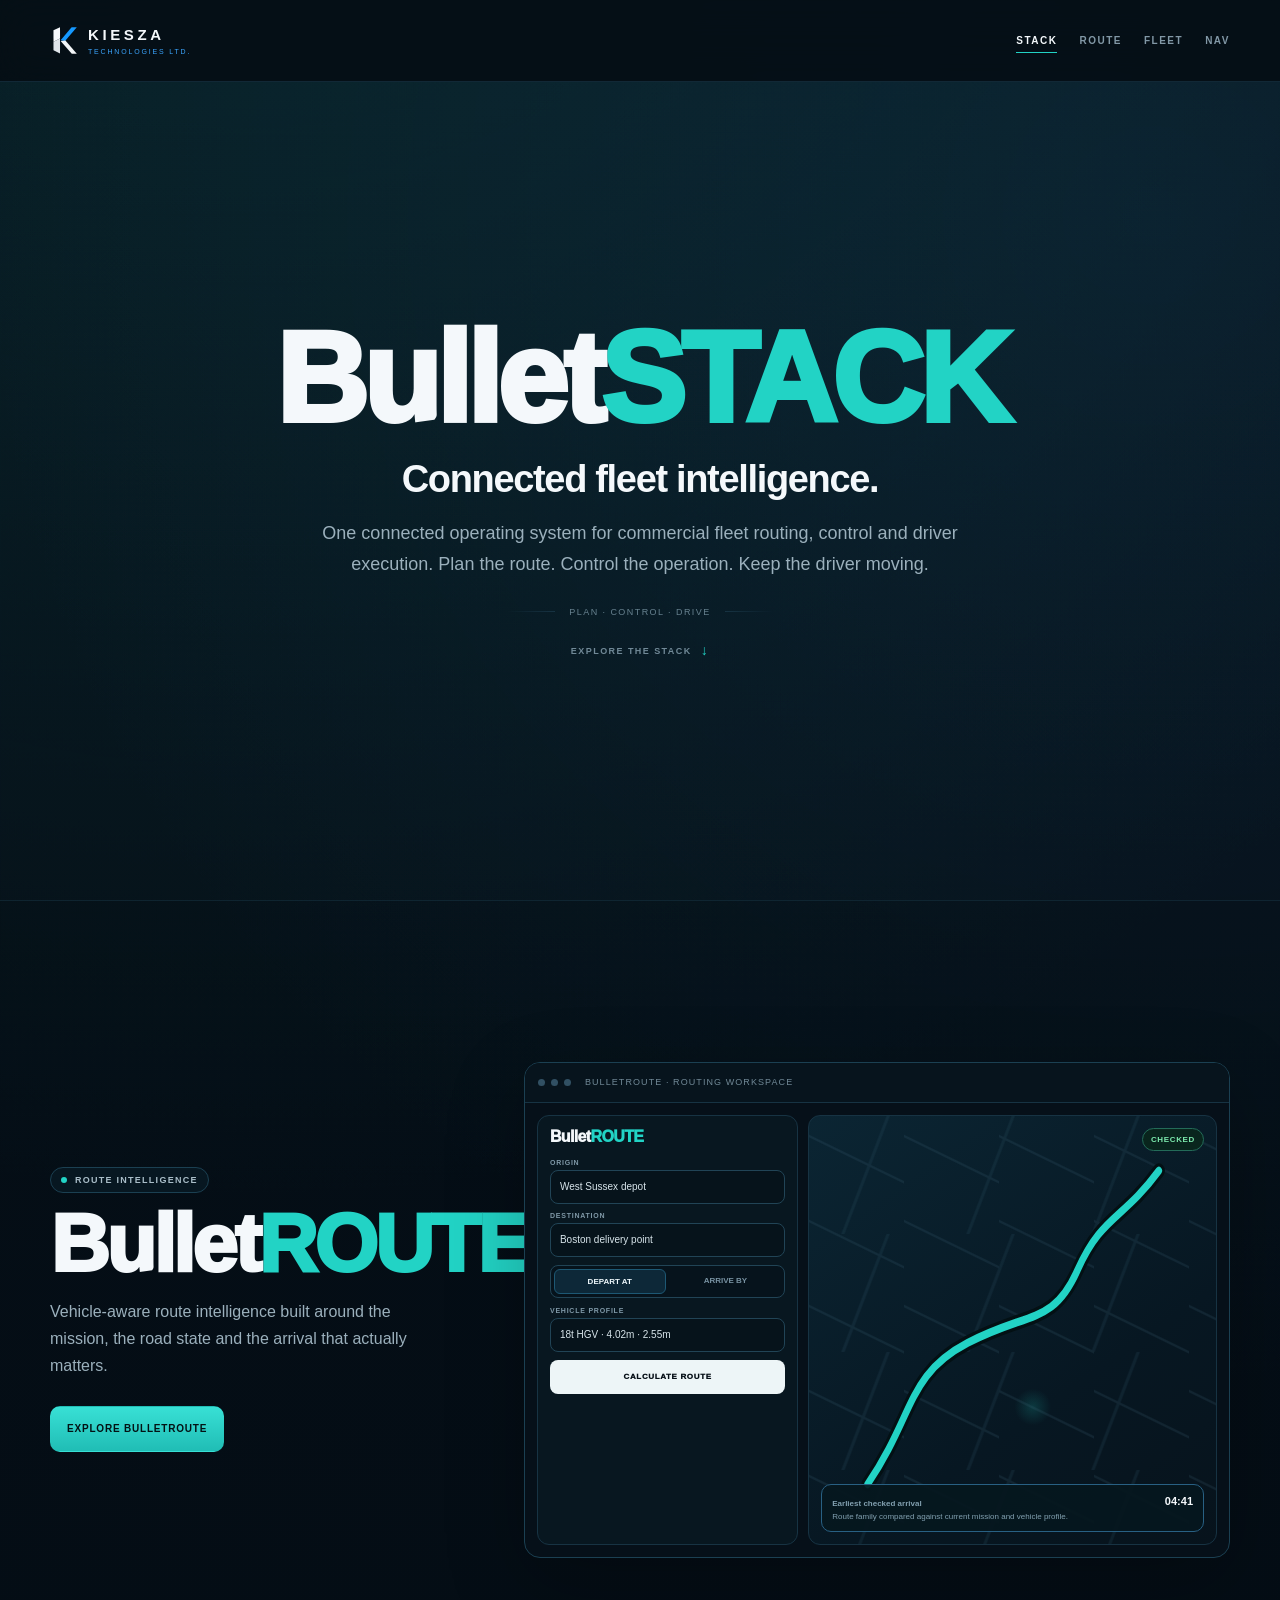
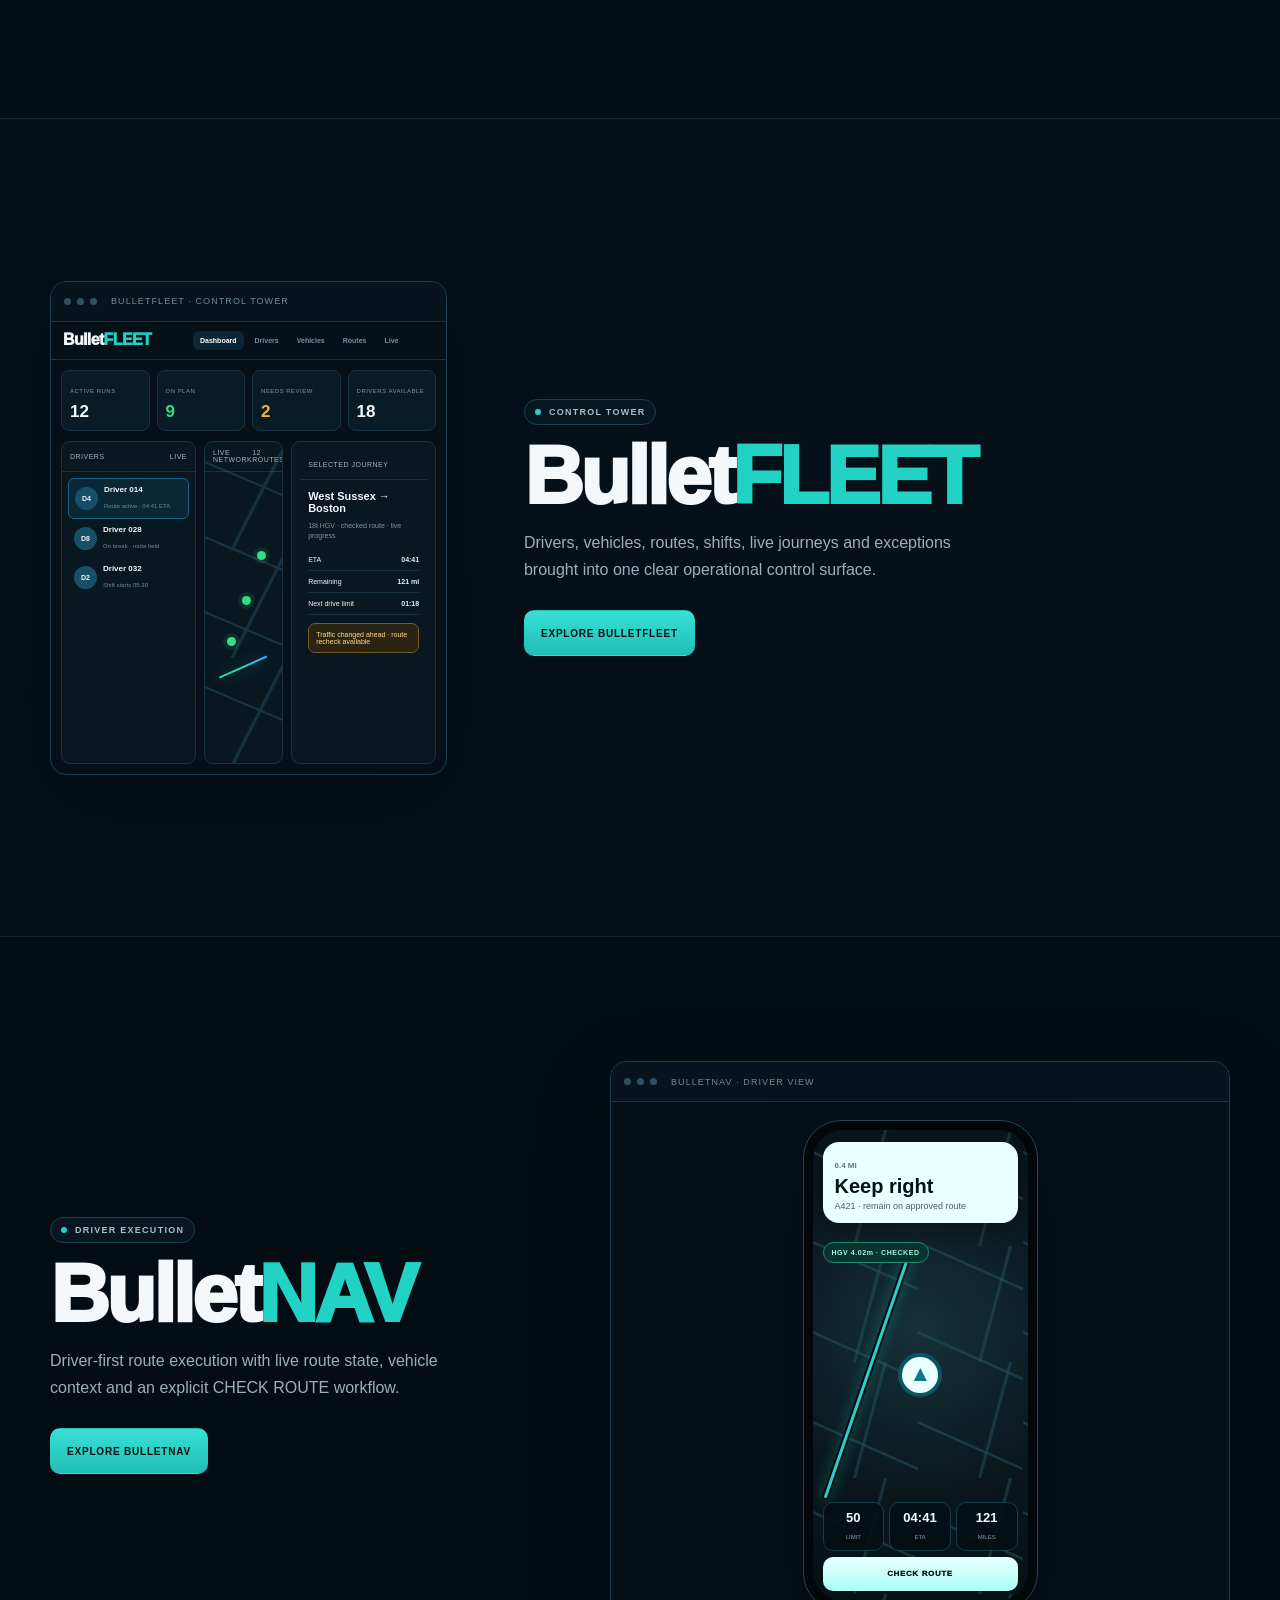
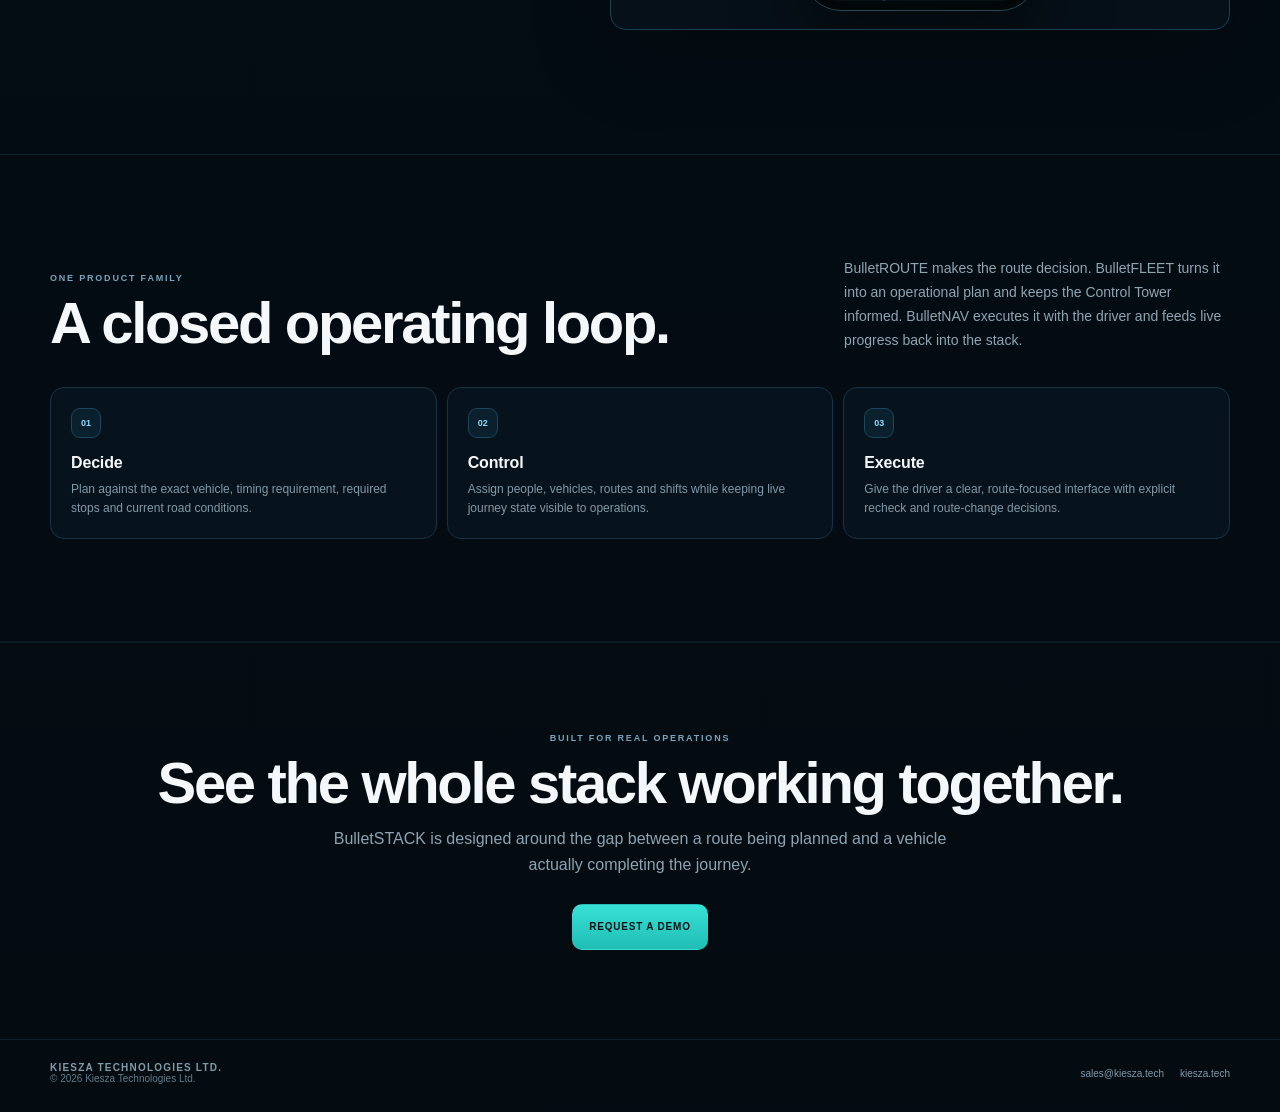
==== commit 60829643: "Resize page heroes and add scroll product chapters" ====
--- a/index.html
+++ b/index.html
@@ -1,6 +1,199 @@
-<!doctype html><html lang="en"><head><meta charset="utf-8"><meta name="viewport" content="width=device-width,initial-scale=1,viewport-fit=cover"><meta name="theme-color" content="#050d14"><meta name="description" content="Kiesza Technologies presents BulletSTACK: BulletROUTE, BulletFLEET and BulletNAV."><title>Kiesza Technologies · BulletSTACK</title><link rel="icon" href="/assets/favicon.svg"><link rel="stylesheet" href="/assets/styles.css"></head><body><div class="page">
-<header class="site-header"><div class="wrap header-inner"><a class="kiesza-brand" href="/"><img class="kiesza-mark" src="/assets/kiesza-mark.svg" alt=""><span class="kiesza-copy"><b>KIESZA</b><span>TECHNOLOGIES LTD.</span></span></a><nav class="site-nav"><a class="active" href="/">Stack</a><a href="/route/">Route</a><a href="/fleet/">Fleet</a><a href="/nav/">Nav</a></nav><nav class="mobile-nav"><a href="/route/">ROUTE</a><a href="/fleet/">FLEET</a><a href="/nav/">NAV</a></nav></div></header>
-<main><section class="hero"><div class="wrap hero-inner"><h1>Bullet<span>STACK</span></h1><div class="hero-subhead">Connected fleet intelligence.</div><p class="lede">One connected operating system for commercial fleet routing, control and driver execution. Plan the route. Control the operation. Keep the driver moving.</p><div class="stack-zone"><div class="product-reveal"><a class="product-card" href="/route/"><div class="product-logo route">Bullet<span>ROUTE</span></div><p>Vehicle-aware route intelligence built around the mission, the road state and the arrival that actually matters.</p><div class="card-link">Explore Route</div></a><a class="product-card" href="/fleet/"><div class="product-logo fleet">Bullet<span>FLEET</span></div><p>The Control Tower: drivers, vehicles, routes, shifts, live journeys, exceptions and operating context in one place.</p><div class="card-link">Explore Fleet</div></a><a class="product-card" href="/nav/"><div class="product-logo nav">Bullet<span>NAV</span></div><p>Driver-first route execution with live route state, vehicle context and an explicit CHECK ROUTE workflow.</p><div class="card-link">Explore Nav</div></a></div></div><div class="signal-line"><i></i>Plan · Control · Drive<i></i></div></div></section>
-<section class="section dark"><div class="wrap"><div class="section-head reveal"><div><div class="mini-kicker">One product family</div><h2>A closed operating loop.</h2></div><p>BulletROUTE makes the route decision. BulletFLEET turns it into an operational plan and keeps the Control Tower informed. BulletNAV executes it with the driver and feeds live progress back into the stack.</p></div><div class="feature-grid reveal"><article class="feature"><span class="num">01</span><h3>Decide</h3><p>Plan against the exact vehicle, timing requirement, required stops and current road conditions.</p></article><article class="feature"><span class="num">02</span><h3>Control</h3><p>Assign people, vehicles, routes and shifts while keeping live journey state visible to operations.</p></article><article class="feature"><span class="num">03</span><h3>Execute</h3><p>Give the driver a clear, route-focused interface with explicit recheck and route-change decisions.</p></article></div></div></section>
-<section class="cta"><div class="wrap reveal"><div class="mini-kicker">Built for real operations</div><h2>See the whole stack working together.</h2><p>BulletSTACK is designed around the gap between a route being planned and a vehicle actually completing the journey.</p><a class="btn primary" href="mailto:sales@kiesza.tech?subject=BulletSTACK%20demo">Request a demo</a></div></section></main>
-<footer class="site-footer"><div class="wrap footer-inner"><div><b>KIESZA TECHNOLOGIES LTD.</b><br>© 2026 Kiesza Technologies Ltd.</div><div class="footer-links"><a href="mailto:sales@kiesza.tech">sales@kiesza.tech</a><a href="https://www.kiesza.tech">kiesza.tech</a></div></div></footer></div><script src="/assets/site.js"></script></body></html>
+<!doctype html>
+<html lang="en">
+<head>
+  <meta charset="utf-8">
+  <meta name="viewport" content="width=device-width,initial-scale=1,viewport-fit=cover">
+  <meta name="theme-color" content="#050d14">
+  <meta name="description" content="Kiesza Technologies presents BulletSTACK: BulletROUTE, BulletFLEET and BulletNAV.">
+  <title>Kiesza Technologies · BulletSTACK</title>
+  <link rel="icon" href="/assets/favicon.svg">
+  <link rel="stylesheet" href="/assets/styles.css">
+</head>
+<body>
+<div class="page">
+  <header class="site-header">
+    <div class="wrap header-inner">
+      <a class="kiesza-brand" href="/">
+        <img class="kiesza-mark" src="/assets/kiesza-mark.svg" alt="">
+        <span class="kiesza-copy"><b>KIESZA</b><span>TECHNOLOGIES LTD.</span></span>
+      </a>
+      <nav class="site-nav">
+        <a class="active" href="/">Stack</a>
+        <a href="/route/">Route</a>
+        <a href="/fleet/">Fleet</a>
+        <a href="/nav/">Nav</a>
+      </nav>
+      <nav class="mobile-nav">
+        <a href="/route/">ROUTE</a>
+        <a href="/fleet/">FLEET</a>
+        <a href="/nav/">NAV</a>
+      </nav>
+    </div>
+  </header>
+
+  <main>
+    <section class="hero stack-hero">
+      <div class="wrap hero-inner">
+        <h1>Bullet<span>STACK</span></h1>
+        <div class="hero-subhead">Connected fleet intelligence.</div>
+        <p class="lede">One connected operating system for commercial fleet routing, control and driver execution. Plan the route. Control the operation. Keep the driver moving.</p>
+        <div class="signal-line"><i></i>Plan · Control · Drive<i></i></div>
+        <a class="scroll-cue" href="#route-story">Explore the stack <span>↓</span></a>
+      </div>
+    </section>
+
+    <section id="route-story" class="scroll-product reveal">
+      <div class="wrap product-chapter-inner">
+        <div class="product-chapter-copy">
+          <div class="product-tagline"><i></i>Route intelligence</div>
+          <h2 class="product-logo route">Bullet<span>ROUTE</span></h2>
+          <p>Vehicle-aware route intelligence built around the mission, the road state and the arrival that actually matters.</p>
+          <a class="btn primary" href="/route/">Explore BulletROUTE</a>
+        </div>
+        <div class="ui-window">
+          <div class="window-top"><i class="dot3"></i><i class="dot3"></i><i class="dot3"></i><span class="window-label">BulletROUTE · routing workspace</span></div>
+          <div class="screen-pad">
+            <div class="route-screen">
+              <div class="route-form">
+                <div class="ui-brand">Bullet<span>ROUTE</span></div>
+                <div class="fake-label" style="margin-top:13px">Origin</div>
+                <div class="fake-input">West Sussex depot</div>
+                <div class="fake-label">Destination</div>
+                <div class="fake-input">Boston delivery point</div>
+                <div class="time-tabs"><span class="active">DEPART AT</span><span>ARRIVE BY</span></div>
+                <div class="fake-label">Vehicle profile</div>
+                <div class="fake-input">18t HGV · 4.02m · 2.55m</div>
+                <div class="fake-button">CALCULATE ROUTE</div>
+              </div>
+              <div class="route-map">
+                <div class="map-grid"></div>
+                <svg class="route-path-svg" viewBox="0 0 500 430" preserveAspectRatio="none">
+                  <path d="M72 370 C130 300,120 260,195 228 S300 210,330 155 S385 105,430 55" fill="none" stroke="#031014" stroke-width="15" stroke-linecap="round"/>
+                  <path d="M72 370 C130 300,120 260,195 228 S300 210,330 155 S385 105,430 55" fill="none" stroke="#22d3c5" stroke-width="8" stroke-linecap="round"/>
+                </svg>
+                <div class="route-status">CHECKED</div>
+                <div class="map-badge"><strong><span>Earliest checked arrival</span><b>04:41</b></strong><span>Route family compared against current mission and vehicle profile.</span></div>
+              </div>
+            </div>
+          </div>
+        </div>
+      </div>
+    </section>
+
+    <section id="fleet-story" class="scroll-product alternate reveal">
+      <div class="wrap product-chapter-inner">
+        <div class="product-chapter-copy">
+          <div class="product-tagline"><i></i>Control Tower</div>
+          <h2 class="product-logo fleet">Bullet<span>FLEET</span></h2>
+          <p>Drivers, vehicles, routes, shifts, live journeys and exceptions brought into one clear operational control surface.</p>
+          <a class="btn primary" href="/fleet/">Explore BulletFLEET</a>
+        </div>
+        <div class="ui-window fleet-screen">
+          <div class="window-top"><i class="dot3"></i><i class="dot3"></i><i class="dot3"></i><span class="window-label">BulletFLEET · Control Tower</span></div>
+          <div class="fleet-top">
+            <div class="ui-brand">Bullet<span>FLEET</span></div>
+            <div class="fleet-nav"><span class="active">Dashboard</span><span>Drivers</span><span>Vehicles</span><span>Routes</span><span>Live</span></div>
+            <div style="font-size:7px;color:#829aa8;text-align:right">LIVE OPERATIONS</div>
+          </div>
+          <div class="fleet-kpis">
+            <div class="fleet-kpi"><small>Active runs</small><b>12</b></div>
+            <div class="fleet-kpi"><small>On plan</small><b style="color:#35dc83">9</b></div>
+            <div class="fleet-kpi"><small>Needs review</small><b style="color:#f3b43f">2</b></div>
+            <div class="fleet-kpi"><small>Drivers available</small><b>18</b></div>
+          </div>
+          <div class="fleet-grid">
+            <div class="fleet-panel">
+              <div class="panel-title">Drivers <span>LIVE</span></div>
+              <div class="drivers-mini">
+                <div class="driver-mini active"><span class="avatar-mini">D4</span><span><b>Driver 014</b><small>Route active · 04:41 ETA</small></span></div>
+                <div class="driver-mini"><span class="avatar-mini">D8</span><span><b>Driver 028</b><small>On break · route held</small></span></div>
+                <div class="driver-mini"><span class="avatar-mini">D2</span><span><b>Driver 032</b><small>Shift starts 05:30</small></span></div>
+              </div>
+            </div>
+            <div class="fleet-panel fleet-map">
+              <div class="panel-title">Live network <span>12 routes</span></div>
+              <div class="fleet-route"></div><i class="fleet-marker m1"></i><i class="fleet-marker m2"></i><i class="fleet-marker m3"></i>
+            </div>
+            <div class="fleet-panel journey-mini">
+              <div class="panel-title">Selected journey</div>
+              <div class="journey-mini">
+                <h4>West Sussex → Boston</h4>
+                <p>18t HGV · checked route · live progress</p>
+                <div class="mini-stat"><span>ETA</span><b>04:41</b></div>
+                <div class="mini-stat"><span>Remaining</span><b>121 mi</b></div>
+                <div class="mini-stat"><span>Next drive limit</span><b>01:18</b></div>
+                <div class="mini-alert">Traffic changed ahead · route recheck available</div>
+              </div>
+            </div>
+          </div>
+        </div>
+      </div>
+    </section>
+
+    <section id="nav-story" class="scroll-product reveal">
+      <div class="wrap product-chapter-inner">
+        <div class="product-chapter-copy">
+          <div class="product-tagline"><i></i>Driver execution</div>
+          <h2 class="product-logo nav">Bullet<span>NAV</span></h2>
+          <p>Driver-first route execution with live route state, vehicle context and an explicit CHECK ROUTE workflow.</p>
+          <a class="btn primary" href="/nav/">Explore BulletNAV</a>
+        </div>
+        <div class="ui-window nav-window">
+          <div class="window-top"><i class="dot3"></i><i class="dot3"></i><i class="dot3"></i><span class="window-label">BulletNAV · driver view</span></div>
+          <div class="nav-showcase">
+            <div class="phone">
+              <div class="phone-screen">
+                <div class="phone-map"></div>
+                <div class="phone-route"></div>
+                <div class="turn-card"><small>0.4 mi</small><b>Keep right</b><span>A421 · remain on approved route</span></div>
+                <div class="nav-chip">HGV 4.02m · CHECKED</div>
+                <div class="vehicle-arrow">▲</div>
+                <div class="nav-bottom">
+                  <div class="nav-metrics">
+                    <div class="nav-metric"><b>50</b><span>Limit</span></div>
+                    <div class="nav-metric"><b>04:41</b><span>ETA</span></div>
+                    <div class="nav-metric"><b>121</b><span>Miles</span></div>
+                  </div>
+                  <div class="check-route">CHECK ROUTE</div>
+                </div>
+              </div>
+            </div>
+          </div>
+        </div>
+      </div>
+    </section>
+
+    <section class="section dark">
+      <div class="wrap">
+        <div class="section-head reveal">
+          <div><div class="mini-kicker">One product family</div><h2>A closed operating loop.</h2></div>
+          <p>BulletROUTE makes the route decision. BulletFLEET turns it into an operational plan and keeps the Control Tower informed. BulletNAV executes it with the driver and feeds live progress back into the stack.</p>
+        </div>
+        <div class="feature-grid reveal">
+          <article class="feature"><span class="num">01</span><h3>Decide</h3><p>Plan against the exact vehicle, timing requirement, required stops and current road conditions.</p></article>
+          <article class="feature"><span class="num">02</span><h3>Control</h3><p>Assign people, vehicles, routes and shifts while keeping live journey state visible to operations.</p></article>
+          <article class="feature"><span class="num">03</span><h3>Execute</h3><p>Give the driver a clear, route-focused interface with explicit recheck and route-change decisions.</p></article>
+        </div>
+      </div>
+    </section>
+
+    <section class="cta">
+      <div class="wrap reveal">
+        <div class="mini-kicker">Built for real operations</div>
+        <h2>See the whole stack working together.</h2>
+        <p>BulletSTACK is designed around the gap between a route being planned and a vehicle actually completing the journey.</p>
+        <a class="btn primary" href="mailto:sales@kiesza.tech?subject=BulletSTACK%20demo">Request a demo</a>
+      </div>
+    </section>
+  </main>
+
+  <footer class="site-footer">
+    <div class="wrap footer-inner">
+      <div><b>KIESZA TECHNOLOGIES LTD.</b><br>© 2026 Kiesza Technologies Ltd.</div>
+      <div class="footer-links"><a href="mailto:sales@kiesza.tech">sales@kiesza.tech</a><a href="https://www.kiesza.tech">kiesza.tech</a></div>
+    </div>
+  </footer>
+</div>
+<script src="/assets/site.js"></script>
+</body>
+</html>
--- a/assets/styles.css
+++ b/assets/styles.css
@@ -10,7 +10,7 @@
 a{color:inherit}.page{min-height:100vh;overflow:hidden}.wrap{width:min(1180px,calc(100% - 36px));margin:0 auto}.site-header{height:78px;position:sticky;top:0;z-index:60;display:flex;align-items:center;border-bottom:1px solid rgba(36,84,109,.45);background:rgba(5,13,20,.78);backdrop-filter:blur(18px)}
 .header-inner{display:flex;align-items:center;justify-content:space-between;gap:18px}.kiesza-brand{display:flex;align-items:center;gap:10px;text-decoration:none}.kiesza-mark{width:32px;height:32px;display:block}.kiesza-copy{display:grid;line-height:1}.kiesza-copy b{font-size:13px;letter-spacing:.18em}.kiesza-copy span{margin-top:5px;font-size:8px;letter-spacing:.28em;color:#65bfff}.site-nav{display:flex;align-items:center;gap:5px}.site-nav a{text-decoration:none;color:#8da4b3;font-size:11px;font-weight:800;letter-spacing:.08em;text-transform:uppercase;padding:9px 11px;border-radius:9px}.site-nav a:hover,.site-nav a.active{color:#fff;background:#0c2637;box-shadow:inset 0 0 0 1px #174867}.mobile-nav{display:none}
 .hero{position:relative;min-height:calc(100vh - 78px);display:grid;place-items:center;padding:80px 0 110px}.hero:before{content:"";position:absolute;inset:0;pointer-events:none;opacity:.25;background-image:linear-gradient(rgba(60,166,255,.07) 1px,transparent 1px),linear-gradient(90deg,rgba(60,166,255,.07) 1px,transparent 1px);background-size:72px 72px;mask-image:linear-gradient(to bottom,black,transparent 82%)}
-.hero-inner{position:relative;z-index:2;text-align:center;width:min(1040px,100%)}.eyebrow{font-size:10px;letter-spacing:.26em;text-transform:uppercase;color:#7f99aa;font-weight:900}.hero h1{font-size:clamp(48px,8vw,96px);line-height:.95;letter-spacing:-.065em;margin:18px 0 18px}.hero h1 span,.product-logo span{color:var(--cyan)}.lede{max-width:760px;margin:0 auto;color:#9bb0bc;font-size:clamp(16px,2vw,20px);line-height:1.6}.stack-zone{margin-top:48px;position:relative}.stack-trigger{display:inline-flex;align-items:center;gap:0;border:0;background:transparent;color:#fff;font-size:clamp(40px,6vw,72px);font-weight:950;letter-spacing:-.055em;cursor:pointer;padding:10px 18px;border-radius:20px;transition:.25s ease}.stack-trigger span{color:var(--cyan)}.stack-trigger:focus-visible{outline:2px solid var(--cyan);outline-offset:5px}.hover-hint{margin-top:3px;color:#617b8a;font-size:10px;letter-spacing:.18em;text-transform:uppercase}.product-reveal{display:grid;grid-template-columns:repeat(3,1fr);gap:14px;margin-top:24px;opacity:0;transform:translateY(20px) scale(.985);pointer-events:none;transition:.36s cubic-bezier(.2,.8,.2,1)}.stack-zone:hover .product-reveal,.stack-zone:focus-within .product-reveal,.stack-zone.revealed .product-reveal{opacity:1;transform:none;pointer-events:auto}.product-card{position:relative;overflow:hidden;min-height:185px;text-align:left;text-decoration:none;padding:22px;border:1px solid var(--line);border-radius:16px;background:linear-gradient(180deg,rgba(13,32,44,.92),rgba(7,20,29,.94));box-shadow:0 18px 48px rgba(0,0,0,.18);transition:.22s ease}.product-card:before{content:"";position:absolute;inset:0;background:radial-gradient(circle at 20% 0,rgba(34,211,197,.13),transparent 42%);opacity:0;transition:.22s}.product-card:hover{transform:translateY(-5px);border-color:#286083;box-shadow:0 24px 64px rgba(0,0,0,.28)}.product-card:hover:before{opacity:1}.product-logo{position:relative;font-size:30px;font-weight:950;letter-spacing:-.055em}.product-logo.route span{color:var(--blue)}.product-logo.fleet span{color:var(--cyan)}.product-logo.nav span{color:var(--cyan2)}.product-card p{position:relative;color:#8ea4b2;line-height:1.5;font-size:13px;margin:12px 0 18px}.card-link{position:absolute;bottom:18px;left:22px;color:#c9eaf8;font-size:10px;letter-spacing:.12em;text-transform:uppercase;font-weight:900}.card-link:after{content:"→";margin-left:7px;color:var(--cyan)}
+.hero-inner{position:relative;z-index:2;text-align:center;width:min(1040px,100%)}.eyebrow{font-size:10px;letter-spacing:.26em;text-transform:uppercase;color:#7f99aa;font-weight:900}.hero h1{font-size:clamp(48px,8vw,96px);line-height:.95;letter-spacing:-.065em;margin:18px 0 18px}.hero h1 span,.product-logo span{color:var(--cyan)}.lede{max-width:760px;margin:0 auto;color:#9bb0bc;font-size:clamp(16px,2vw,20px);line-height:1.6}.stack-zone{margin-top:48px;position:relative}.stack-trigger{display:inline-flex;align-items:center;gap:0;border:0;background:transparent;color:#fff;font-size:clamp(40px,6vw,72px);font-weight:950;letter-spacing:-.055em;cursor:pointer;padding:10px 18px;border-radius:20px;transition:.25s ease}.stack-trigger span{color:var(--cyan)}.stack-trigger:focus-visible{outline:2px solid var(--cyan);outline-offset:5px}.hover-hint{margin-top:3px;color:#617b8a;font-size:10px;letter-spacing:.18em;text-transform:uppercase}.product-reveal{display:grid;grid-template-columns:repeat(3,1fr);gap:14px;margin-top:24px;opacity:0;transform:translateY(20px) scale(.985);pointer-events:none;transition:.36s cubic-bezier(.2,.8,.2,1)}.stack-zone:hover .product-reveal,.stack-zone:focus-within .product-reveal,.stack-zone.revealed .product-reveal{opacity:1;transform:none;pointer-events:auto}.product-card{position:relative;overflow:hidden;min-height:185px;text-align:left;text-decoration:none;padding:22px;border:1px solid var(--line);border-radius:16px;background:linear-gradient(180deg,rgba(13,32,44,.92),rgba(7,20,29,.94));box-shadow:0 18px 48px rgba(0,0,0,.18);transition:.22s ease}.product-card:before{content:"";position:absolute;inset:0;background:radial-gradient(circle at 20% 0,rgba(34,211,197,.13),transparent 42%);opacity:0;transition:.22s}.product-card:hover{transform:translateY(-5px);border-color:#286083;box-shadow:0 24px 64px rgba(0,0,0,.28)}.product-card:hover:before{opacity:1}.product-logo{position:relative;font-size:30px;font-weight:950;letter-spacing:-.055em}.product-logo.route span{color:var(--cyan)}.product-logo.fleet span{color:var(--cyan)}.product-logo.nav span{color:var(--cyan)}.product-card p{position:relative;color:#8ea4b2;line-height:1.5;font-size:13px;margin:12px 0 18px}.card-link{position:absolute;bottom:18px;left:22px;color:#c9eaf8;font-size:10px;letter-spacing:.12em;text-transform:uppercase;font-weight:900}.card-link:after{content:"→";margin-left:7px;color:var(--cyan)}
 .signal-line{display:flex;align-items:center;justify-content:center;gap:14px;margin-top:58px;color:#6f8796;font-size:10px;letter-spacing:.16em;text-transform:uppercase}.signal-line i{display:block;width:58px;height:1px;background:linear-gradient(90deg,transparent,#24546d)}.signal-line i:last-child{transform:scaleX(-1)}
 .section{padding:105px 0}.section.dark{border-top:1px solid rgba(36,84,109,.32);background:linear-gradient(180deg,rgba(5,15,23,.6),rgba(5,13,20,.15))}.section-head{display:grid;grid-template-columns:minmax(0,1fr) minmax(260px,.52fr);gap:50px;align-items:end;margin-bottom:38px}.section-head h2{font-size:clamp(34px,5vw,58px);letter-spacing:-.055em;line-height:1;margin:10px 0 0}.section-head p{color:#8fa5b2;line-height:1.7;margin:0}.mini-kicker{font-size:10px;color:#6ac8ff;letter-spacing:.2em;text-transform:uppercase;font-weight:900}.feature-grid{display:grid;grid-template-columns:repeat(3,1fr);gap:12px}.feature{padding:20px;border:1px solid var(--line);border-radius:14px;background:linear-gradient(180deg,#0b1b27,#07151e)}.feature .num{display:inline-grid;place-items:center;width:30px;height:30px;border-radius:9px;background:#0c2b38;border:1px solid #1c5268;color:#6bd9ff;font-size:10px;font-weight:900}.feature h3{font-size:16px;margin:16px 0 8px}.feature p{color:#8299a8;font-size:12px;line-height:1.55;margin:0}
 .product-hero{padding:75px 0 54px}.product-hero-grid{display:grid;grid-template-columns:.78fr 1.22fr;gap:60px;align-items:center}.product-hero h1{font-size:clamp(50px,7vw,82px);line-height:.95;letter-spacing:-.065em;margin:12px 0 20px}.product-hero p{font-size:18px;line-height:1.62;color:#93a9b6;max-width:570px}.product-tagline{display:inline-flex;align-items:center;gap:7px;border:1px solid #195772;background:#0a2230;color:#a9e2ff;border-radius:999px;padding:7px 10px;font-size:9px;font-weight:900;letter-spacing:.12em;text-transform:uppercase}.product-tagline i{width:6px;height:6px;border-radius:50%;background:var(--green)}.hero-actions{display:flex;gap:9px;flex-wrap:wrap;margin-top:27px}.btn{display:inline-flex;align-items:center;justify-content:center;min-height:44px;padding:0 16px;border-radius:10px;border:1px solid #28516a;text-decoration:none;font-size:11px;font-weight:900;letter-spacing:.06em;text-transform:uppercase;background:#0b2637;color:#eaf8ff}.btn.primary{background:linear-gradient(180deg,#3ce4d9,#1cbcb4);color:#031113;border-color:#41e2d7}.btn:hover{filter:brightness(1.08)}
@@ -187,9 +187,9 @@
   font-weight:950;
   letter-spacing:-.04em;
 }
-.product-logo.route span{color:var(--blue)}
+.product-logo.route span{color:var(--cyan)}
 .product-logo.fleet span{color:var(--cyan)}
-.product-logo.nav span{color:var(--cyan2)}
+.product-logo.nav span{color:var(--cyan)}
 .product-card p{position:relative;color:#8ea4b2;line-height:1.58;font-size:13px;margin:13px 0 22px}
 .card-link{
   position:absolute;
@@ -443,3 +443,197 @@
   .hero h1{font-size:44px}
   .product-hero h1{font-size:44px}
 }
+
+
+/* --------------------------------------------------------------------------
+   Viewport chapters — first screen sized like the landing page, then scroll.
+   -------------------------------------------------------------------------- */
+.stack-hero{
+  min-height:calc(100dvh - 82px);
+  display:grid;
+  place-items:center;
+  padding:clamp(26px,4dvh,46px) 0;
+}
+.stack-hero .hero-inner{
+  display:flex;
+  flex-direction:column;
+  align-items:center;
+  justify-content:center;
+}
+.stack-hero .signal-line{margin-top:clamp(22px,3dvh,34px)}
+.scroll-cue{
+  display:inline-flex;
+  align-items:center;
+  gap:9px;
+  margin-top:clamp(20px,3dvh,30px);
+  color:#718997;
+  text-decoration:none;
+  text-transform:uppercase;
+  font-size:9px;
+  font-weight:900;
+  letter-spacing:.16em;
+}
+.scroll-cue span{
+  color:var(--cyan);
+  font-size:14px;
+  line-height:1;
+  transform:translateY(-1px);
+}
+
+.scroll-product{
+  min-height:calc(100dvh - 82px);
+  display:grid;
+  align-items:center;
+  border-top:1px solid rgba(23,51,67,.55);
+  padding:clamp(42px,6dvh,72px) 0;
+  background:rgba(4,13,20,.18);
+}
+.scroll-product.alternate{background:rgba(7,20,29,.38)}
+.product-chapter-inner{
+  display:grid;
+  grid-template-columns:minmax(300px,.72fr) minmax(0,1.28fr);
+  gap:clamp(42px,6vw,82px);
+  align-items:center;
+  transition:opacity .55s ease,transform .55s cubic-bezier(.2,.8,.2,1);
+}
+.scroll-product.alternate .product-chapter-copy{order:2}
+.scroll-product.alternate .ui-window{order:1}
+.scroll-product.reveal .product-chapter-inner{
+  opacity:0;
+  transform:translateY(30px);
+}
+.scroll-product.reveal.in .product-chapter-inner{
+  opacity:1;
+  transform:none;
+}
+.product-chapter-copy .product-logo{
+  margin:14px 0 18px;
+  font-size:clamp(54px,6.4vw,82px);
+  line-height:.9;
+  letter-spacing:-.04em;
+}
+.product-chapter-copy>p{
+  max-width:470px;
+  margin:0 0 26px;
+  color:#9bb0bc;
+  font-size:16px;
+  line-height:1.68;
+}
+.scroll-product .ui-window{
+  width:100%;
+  max-width:760px;
+  justify-self:end;
+}
+.scroll-product.alternate .ui-window{justify-self:start}
+.scroll-product .route-screen{min-height:min(48dvh,430px)}
+.scroll-product .fleet-screen{min-height:0}
+.scroll-product .fleet-grid{min-height:min(37dvh,335px)}
+.scroll-product .nav-window{max-width:620px}
+.scroll-product .nav-showcase{padding:18px 12px}
+.scroll-product .phone{width:min(235px,30vw)}
+
+/* Product pages: top chapter fills the first visible screen before detail. */
+.product-hero{
+  min-height:calc(100dvh - 82px);
+  display:grid;
+  align-items:center;
+  padding:clamp(26px,4dvh,48px) 0;
+}
+.product-hero .ui-window{max-height:calc(100dvh - 150px)}
+.product-hero .route-screen{min-height:min(54dvh,430px)}
+.product-hero .fleet-screen{min-height:0}
+.product-hero .fleet-grid{min-height:min(40dvh,335px)}
+.product-hero .nav-showcase{padding:14px 12px}
+.product-hero .phone{width:min(245px,28vw)}
+
+@media(max-width:900px){
+  .stack-hero{min-height:calc(100dvh - 82px)}
+  .scroll-product{
+    min-height:auto;
+    padding:72px 0;
+  }
+  .product-chapter-inner,
+  .scroll-product.alternate .product-chapter-inner{
+    grid-template-columns:1fr;
+    gap:34px;
+  }
+  .scroll-product.alternate .product-chapter-copy,
+  .scroll-product.alternate .ui-window{order:initial}
+  .product-chapter-copy{text-align:left}
+  .scroll-product .ui-window,
+  .scroll-product.alternate .ui-window{
+    max-width:none;
+    justify-self:stretch;
+  }
+  .scroll-product .phone{width:min(230px,58vw)}
+  .product-hero{
+    min-height:auto;
+    padding:56px 0 64px;
+  }
+  .product-hero .ui-window{max-height:none}
+  .product-hero .phone{width:min(230px,58vw)}
+}
+
+@media(max-width:620px){
+  .stack-hero{
+    min-height:calc(100dvh - (60px + env(safe-area-inset-top)));
+    padding:24px 0 30px;
+  }
+  .stack-hero .hero-subhead{margin-top:16px}
+  .stack-hero .lede{margin-top:12px}
+  .stack-hero .signal-line{margin-top:22px}
+  .scroll-cue{margin-top:19px}
+
+  .scroll-product{padding:58px 0}
+  .product-chapter-inner{gap:28px}
+  .product-chapter-copy .product-logo{
+    font-size:clamp(46px,14vw,58px);
+    margin:12px 0 15px;
+  }
+  .product-chapter-copy>p{
+    font-size:14px;
+    line-height:1.6;
+    margin-bottom:22px;
+  }
+  .scroll-product .route-screen{min-height:350px}
+  .scroll-product .fleet-grid{min-height:265px}
+  .scroll-product .phone{width:min(210px,62vw)}
+
+  .product-hero{
+    padding:42px 0 52px;
+  }
+  .product-hero .product-hero-grid{gap:26px}
+  .product-hero .route-screen{min-height:350px}
+  .product-hero .fleet-grid{min-height:265px}
+  .product-hero .phone{width:min(205px,60vw)}
+}
+
+@media(max-height:680px) and (min-width:901px){
+  .stack-hero{padding:18px 0}
+  .stack-hero .hero-subhead{margin-top:16px}
+  .stack-hero .lede{margin-top:12px;line-height:1.5}
+  .stack-hero .signal-line{margin-top:20px}
+  .scroll-cue{margin-top:16px}
+
+  .scroll-product{padding:24px 0}
+  .product-chapter-inner{gap:44px}
+  .product-chapter-copy .product-logo{font-size:clamp(48px,6vw,70px)}
+  .product-chapter-copy>p{font-size:14px;line-height:1.5;margin-bottom:18px}
+  .scroll-product .route-screen{min-height:390px}
+  .scroll-product .fleet-grid{min-height:300px}
+  .scroll-product .phone{width:min(205px,25vw)}
+
+  .product-hero{padding:20px 0}
+  .product-hero-grid{gap:48px}
+  .product-hero h1{font-size:clamp(50px,6vw,72px)}
+  .product-hero p{font-size:15px;line-height:1.5}
+  .hero-actions{margin-top:18px}
+  .product-hero .route-screen{min-height:390px}
+  .product-hero .fleet-grid{min-height:300px}
+  .product-hero .phone{width:min(205px,24vw)}
+}
+
+@media(prefers-reduced-motion:reduce){
+  .product-chapter-inner{transition:none}
+  .scroll-product.reveal .product-chapter-inner{opacity:1;transform:none}
+}
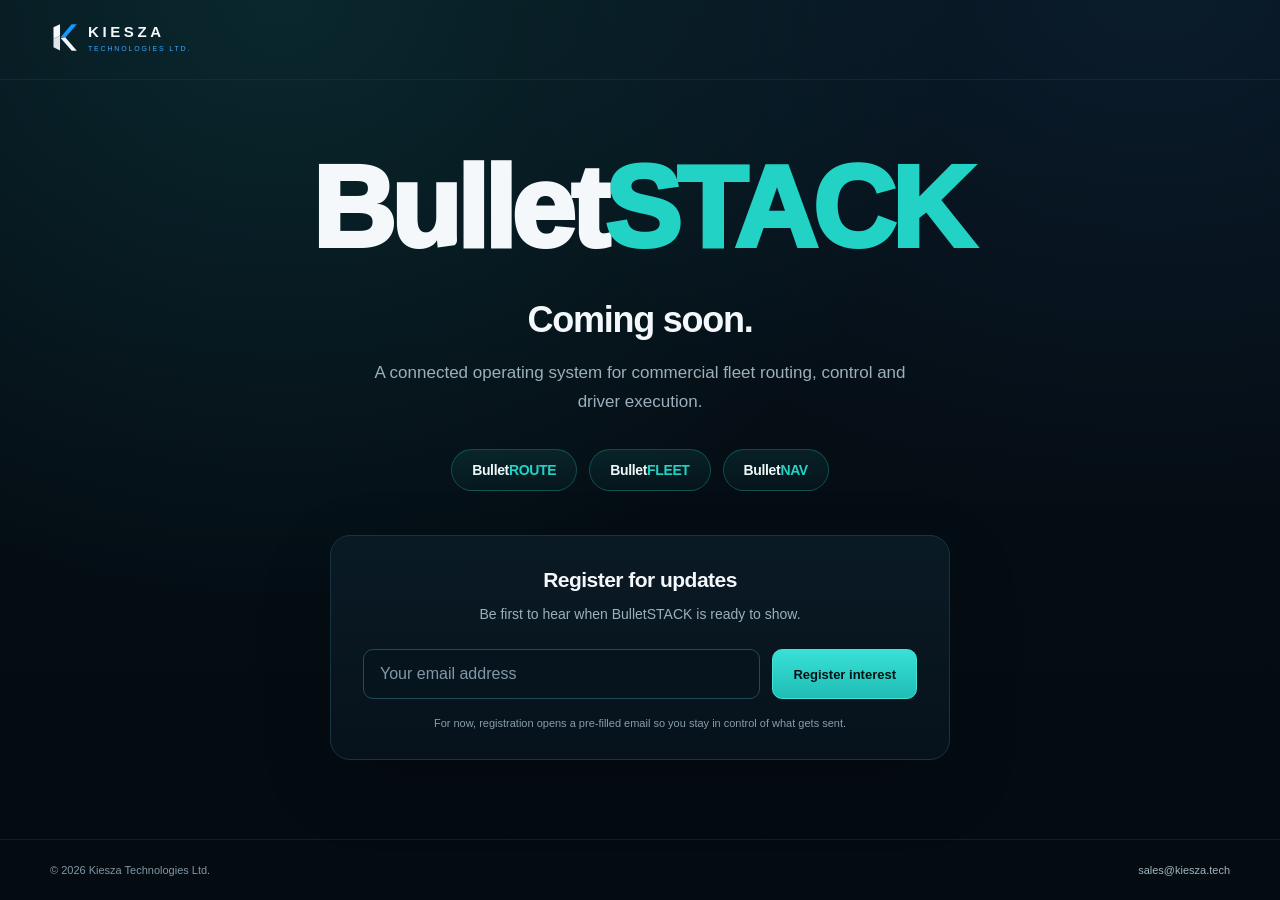
==== commit 6c354cd6: "Improve landing page spacing, brand badges and mobile readability" ====
--- a/index.html
+++ b/index.html
@@ -4,196 +4,125 @@
   <meta charset="utf-8">
   <meta name="viewport" content="width=device-width,initial-scale=1,viewport-fit=cover">
   <meta name="theme-color" content="#050d14">
-  <meta name="description" content="Kiesza Technologies presents BulletSTACK: BulletROUTE, BulletFLEET and BulletNAV.">
-  <title>Kiesza Technologies · BulletSTACK</title>
+  <meta name="description" content="BulletSTACK by Kiesza Technologies Ltd. Coming soon.">
+  <title>BulletSTACK · Coming Soon</title>
   <link rel="icon" href="/assets/favicon.svg">
-  <link rel="stylesheet" href="/assets/styles.css">
+  <style>
+/* Responsive spacing refresh · 2026-09-27 */
+
+    :root{--bg:#050d14;--text:#f4f8fb;--cyan:#22d3c5;--blue:#3ca6ff;--muted:#9bb0bc}
+    *{box-sizing:border-box}
+    html{background:var(--bg);color:var(--text)}
+    body{margin:0;font-family:Inter,-apple-system,BlinkMacSystemFont,"Segoe UI",Arial,sans-serif;background:radial-gradient(ellipse at 22% 0%,rgba(34,211,197,.12),transparent 48%),radial-gradient(ellipse at 90% 0%,rgba(60,166,255,.08),transparent 40%),linear-gradient(180deg,#061019,#040b11)}
+    .page{min-height:100svh;display:flex;flex-direction:column}
+    .wrap{width:min(1180px,calc(100% - 64px));margin-inline:auto}
+    header{min-height:80px;display:flex;align-items:center;border-bottom:1px solid #17334399;padding-block:20px}
+    .brand{display:inline-flex;align-items:center;gap:11px;text-decoration:none;color:inherit}
+    .brand img{width:27px;height:27px;display:block}
+    .brand-copy{display:grid;line-height:1}
+    .brand-copy b{font-size:15px;letter-spacing:.24em}
+    .brand-copy span{margin-top:6px;font-size:7px;letter-spacing:.26em;color:var(--blue)}
+    main{flex:1;display:flex;align-items:center;padding:64px 0 72px}
+    .hero{max-width:920px;margin:auto;text-align:center;display:flex;flex-direction:column;align-items:center}
+    h1{margin:0;font-size:clamp(52px,9vw,118px);line-height:1;letter-spacing:-.04em;font-weight:950;font-family:-apple-system,BlinkMacSystemFont,"SF Pro Text",Inter,"Segoe UI",Arial,sans-serif;white-space:nowrap}
+    h1 span{color:var(--cyan)}
+    .coming{margin:32px 0 0;font-size:clamp(26px,3vw,36px);line-height:1.2;letter-spacing:-.035em;font-weight:750}
+    .lede{max-width:550px;margin:18px auto 0;color:var(--muted);font-size:17px;line-height:1.7;text-wrap:pretty}
+    .products{display:flex;justify-content:center;gap:12px;flex-wrap:wrap;margin:32px 0 0}
+    .products>span{display:inline-flex;align-items:center;justify-content:center;gap:0;min-height:42px;padding:11px 20px;border:1px solid rgba(34,211,197,.28);border-radius:999px;background:linear-gradient(180deg,rgba(34,211,197,.10),rgba(34,211,197,.035));color:#edf8f8;font-size:14px;font-weight:750;letter-spacing:-.025em;white-space:nowrap}
+    .products b{color:var(--cyan);font-weight:850}
+    .signup{width:min(620px,100%);margin:44px auto 0;padding:30px 32px 26px;border:1px solid #173343;border-radius:20px;background:linear-gradient(180deg,rgba(11,29,40,.8),rgba(7,20,29,.8));box-shadow:0 24px 70px rgba(0,0,0,.18)}
+    .signup h2{margin:0;font-size:21px;line-height:1.3;letter-spacing:-.025em}
+    .signup p{margin:10px 0 24px;color:var(--muted);font-size:14px;line-height:1.6}
+    form{display:grid;grid-template-columns:minmax(0,1fr) auto;gap:12px}
+    input,button{min-height:50px;border-radius:10px;font:inherit}
+    input{width:100%;min-width:0;border:1px solid #274858;background:#06141d;color:white;padding:0 16px;font-size:16px}
+    input::placeholder{color:#8298a6}
+    input:focus-visible{outline:2px solid var(--cyan);outline-offset:3px}
+    button{border:1px solid #41e2d7;background:linear-gradient(180deg,#38e0d5,#20bdb5);color:#031214;padding:0 20px;font-size:13px;font-weight:800;cursor:pointer;white-space:nowrap}
+    button:hover{filter:brightness(1.06)}
+    button:focus-visible,a:focus-visible{outline:2px solid var(--cyan);outline-offset:4px}
+    .fine{max-width:460px;margin:16px auto 0;color:#879dab;font-size:11px;line-height:1.6}
+    footer{padding:22px 0;border-top:1px solid #17334388;color:#8197a5;font-size:11px;line-height:1.5}
+    .footer-inner{display:flex;justify-content:space-between;gap:16px;align-items:center;flex-wrap:wrap}
+    footer a{color:#a1b5c1;text-decoration:none}
+    @media(max-width:620px){
+      .wrap{width:calc(100% - 40px)}
+      header{min-height:68px;padding-top:calc(18px + env(safe-area-inset-top));padding-bottom:18px}
+      .brand img{width:24px;height:24px}
+      .brand-copy b{font-size:13px}
+      main{padding:48px 0}
+      h1{font-size:clamp(42px,12.8vw,72px)}
+      .coming{margin-top:26px;font-size:27px}
+      .lede{max-width:360px;margin-top:16px;font-size:15px;line-height:1.65}
+      .products{gap:8px;margin-top:26px}
+      .products>span{min-height:38px;padding:9px 12px;font-size:12px}
+      .signup{margin-top:32px;padding:24px 20px;border-radius:16px}
+      .signup h2{font-size:20px}
+      .signup p{font-size:13px;margin:10px 0 20px}
+      form{grid-template-columns:1fr;gap:10px}
+      input,button{min-height:50px}
+      .fine{font-size:11px;margin-top:16px}
+      footer{padding:20px 0 calc(20px + env(safe-area-inset-bottom))}
+    }
+    @media(max-width:360px){.wrap{width:calc(100% - 32px)}.products{gap:6px}.products>span{padding-inline:9px;font-size:11px}.footer-inner{justify-content:center;text-align:center;gap:8px}}
+</style>
 </head>
 <body>
 <div class="page">
-  <header class="site-header">
-    <div class="wrap header-inner">
-      <a class="kiesza-brand" href="/">
-        <img class="kiesza-mark" src="/assets/kiesza-mark.svg" alt="">
-        <span class="kiesza-copy"><b>KIESZA</b><span>TECHNOLOGIES LTD.</span></span>
+  <header>
+    <div class="wrap">
+      <a class="brand" href="/" aria-label="Kiesza Technologies Ltd.">
+        <img src="/assets/kiesza-mark.svg" alt="">
+        <span class="brand-copy"><b>KIESZA</b><span>TECHNOLOGIES LTD.</span></span>
       </a>
-      <nav class="site-nav">
-        <a class="active" href="/">Stack</a>
-        <a href="/route/">Route</a>
-        <a href="/fleet/">Fleet</a>
-        <a href="/nav/">Nav</a>
-      </nav>
-      <nav class="mobile-nav">
-        <a href="/route/">ROUTE</a>
-        <a href="/fleet/">FLEET</a>
-        <a href="/nav/">NAV</a>
-      </nav>
     </div>
   </header>
 
   <main>
-    <section class="hero stack-hero">
-      <div class="wrap hero-inner">
+    <div class="wrap">
+      <section class="hero">
+        
         <h1>Bullet<span>STACK</span></h1>
-        <div class="hero-subhead">Connected fleet intelligence.</div>
-        <p class="lede">One connected operating system for commercial fleet routing, control and driver execution. Plan the route. Control the operation. Keep the driver moving.</p>
-        <div class="signal-line"><i></i>Plan · Control · Drive<i></i></div>
-        <a class="scroll-cue" href="#route-story">Explore the stack <span>↓</span></a>
-      </div>
-    </section>
+        <div class="coming">Coming soon.</div>
+        <p class="lede">A connected operating system for commercial fleet routing, control and driver execution.</p>
 
-    <section id="route-story" class="scroll-product reveal">
-      <div class="wrap product-chapter-inner">
-        <div class="product-chapter-copy">
-          <div class="product-tagline"><i></i>Route intelligence</div>
-          <h2 class="product-logo route">Bullet<span>ROUTE</span></h2>
-          <p>Vehicle-aware route intelligence built around the mission, the road state and the arrival that actually matters.</p>
-          <a class="btn primary" href="/route/">Explore BulletROUTE</a>
+        <div class="products" aria-label="BulletSTACK products">
+          <span>Bullet<b>ROUTE</b></span>
+          <span>Bullet<b>FLEET</b></span>
+          <span>Bullet<b>NAV</b></span>
         </div>
-        <div class="ui-window">
-          <div class="window-top"><i class="dot3"></i><i class="dot3"></i><i class="dot3"></i><span class="window-label">BulletROUTE · routing workspace</span></div>
-          <div class="screen-pad">
-            <div class="route-screen">
-              <div class="route-form">
-                <div class="ui-brand">Bullet<span>ROUTE</span></div>
-                <div class="fake-label" style="margin-top:13px">Origin</div>
-                <div class="fake-input">West Sussex depot</div>
-                <div class="fake-label">Destination</div>
-                <div class="fake-input">Boston delivery point</div>
-                <div class="time-tabs"><span class="active">DEPART AT</span><span>ARRIVE BY</span></div>
-                <div class="fake-label">Vehicle profile</div>
-                <div class="fake-input">18t HGV · 4.02m · 2.55m</div>
-                <div class="fake-button">CALCULATE ROUTE</div>
-              </div>
-              <div class="route-map">
-                <div class="map-grid"></div>
-                <svg class="route-path-svg" viewBox="0 0 500 430" preserveAspectRatio="none">
-                  <path d="M72 370 C130 300,120 260,195 228 S300 210,330 155 S385 105,430 55" fill="none" stroke="#031014" stroke-width="15" stroke-linecap="round"/>
-                  <path d="M72 370 C130 300,120 260,195 228 S300 210,330 155 S385 105,430 55" fill="none" stroke="#22d3c5" stroke-width="8" stroke-linecap="round"/>
-                </svg>
-                <div class="route-status">CHECKED</div>
-                <div class="map-badge"><strong><span>Earliest checked arrival</span><b>04:41</b></strong><span>Route family compared against current mission and vehicle profile.</span></div>
-              </div>
-            </div>
-          </div>
+
+        <div class="signup">
+          <h2>Register for updates</h2>
+          <p>Be first to hear when BulletSTACK is ready to show.</p>
+          <form id="updatesForm">
+            <input id="email" type="email" autocomplete="email" placeholder="Your email address" required aria-label="Email address">
+            <button type="submit">Register interest</button>
+          </form>
+          <div class="fine">For now, registration opens a pre-filled email so you stay in control of what gets sent.</div>
         </div>
-      </div>
-    </section>
-
-    <section id="fleet-story" class="scroll-product alternate reveal">
-      <div class="wrap product-chapter-inner">
-        <div class="product-chapter-copy">
-          <div class="product-tagline"><i></i>Control Tower</div>
-          <h2 class="product-logo fleet">Bullet<span>FLEET</span></h2>
-          <p>Drivers, vehicles, routes, shifts, live journeys and exceptions brought into one clear operational control surface.</p>
-          <a class="btn primary" href="/fleet/">Explore BulletFLEET</a>
-        </div>
-        <div class="ui-window fleet-screen">
-          <div class="window-top"><i class="dot3"></i><i class="dot3"></i><i class="dot3"></i><span class="window-label">BulletFLEET · Control Tower</span></div>
-          <div class="fleet-top">
-            <div class="ui-brand">Bullet<span>FLEET</span></div>
-            <div class="fleet-nav"><span class="active">Dashboard</span><span>Drivers</span><span>Vehicles</span><span>Routes</span><span>Live</span></div>
-            <div style="font-size:7px;color:#829aa8;text-align:right">LIVE OPERATIONS</div>
-          </div>
-          <div class="fleet-kpis">
-            <div class="fleet-kpi"><small>Active runs</small><b>12</b></div>
-            <div class="fleet-kpi"><small>On plan</small><b style="color:#35dc83">9</b></div>
-            <div class="fleet-kpi"><small>Needs review</small><b style="color:#f3b43f">2</b></div>
-            <div class="fleet-kpi"><small>Drivers available</small><b>18</b></div>
-          </div>
-          <div class="fleet-grid">
-            <div class="fleet-panel">
-              <div class="panel-title">Drivers <span>LIVE</span></div>
-              <div class="drivers-mini">
-                <div class="driver-mini active"><span class="avatar-mini">D4</span><span><b>Driver 014</b><small>Route active · 04:41 ETA</small></span></div>
-                <div class="driver-mini"><span class="avatar-mini">D8</span><span><b>Driver 028</b><small>On break · route held</small></span></div>
-                <div class="driver-mini"><span class="avatar-mini">D2</span><span><b>Driver 032</b><small>Shift starts 05:30</small></span></div>
-              </div>
-            </div>
-            <div class="fleet-panel fleet-map">
-              <div class="panel-title">Live network <span>12 routes</span></div>
-              <div class="fleet-route"></div><i class="fleet-marker m1"></i><i class="fleet-marker m2"></i><i class="fleet-marker m3"></i>
-            </div>
-            <div class="fleet-panel journey-mini">
-              <div class="panel-title">Selected journey</div>
-              <div class="journey-mini">
-                <h4>West Sussex → Boston</h4>
-                <p>18t HGV · checked route · live progress</p>
-                <div class="mini-stat"><span>ETA</span><b>04:41</b></div>
-                <div class="mini-stat"><span>Remaining</span><b>121 mi</b></div>
-                <div class="mini-stat"><span>Next drive limit</span><b>01:18</b></div>
-                <div class="mini-alert">Traffic changed ahead · route recheck available</div>
-              </div>
-            </div>
-          </div>
-        </div>
-      </div>
-    </section>
-
-    <section id="nav-story" class="scroll-product reveal">
-      <div class="wrap product-chapter-inner">
-        <div class="product-chapter-copy">
-          <div class="product-tagline"><i></i>Driver execution</div>
-          <h2 class="product-logo nav">Bullet<span>NAV</span></h2>
-          <p>Driver-first route execution with live route state, vehicle context and an explicit CHECK ROUTE workflow.</p>
-          <a class="btn primary" href="/nav/">Explore BulletNAV</a>
-        </div>
-        <div class="ui-window nav-window">
-          <div class="window-top"><i class="dot3"></i><i class="dot3"></i><i class="dot3"></i><span class="window-label">BulletNAV · driver view</span></div>
-          <div class="nav-showcase">
-            <div class="phone">
-              <div class="phone-screen">
-                <div class="phone-map"></div>
-                <div class="phone-route"></div>
-                <div class="turn-card"><small>0.4 mi</small><b>Keep right</b><span>A421 · remain on approved route</span></div>
-                <div class="nav-chip">HGV 4.02m · CHECKED</div>
-                <div class="vehicle-arrow">▲</div>
-                <div class="nav-bottom">
-                  <div class="nav-metrics">
-                    <div class="nav-metric"><b>50</b><span>Limit</span></div>
-                    <div class="nav-metric"><b>04:41</b><span>ETA</span></div>
-                    <div class="nav-metric"><b>121</b><span>Miles</span></div>
-                  </div>
-                  <div class="check-route">CHECK ROUTE</div>
-                </div>
-              </div>
-            </div>
-          </div>
-        </div>
-      </div>
-    </section>
-
-    <section class="section dark">
-      <div class="wrap">
-        <div class="section-head reveal">
-          <div><div class="mini-kicker">One product family</div><h2>A closed operating loop.</h2></div>
-          <p>BulletROUTE makes the route decision. BulletFLEET turns it into an operational plan and keeps the Control Tower informed. BulletNAV executes it with the driver and feeds live progress back into the stack.</p>
-        </div>
-        <div class="feature-grid reveal">
-          <article class="feature"><span class="num">01</span><h3>Decide</h3><p>Plan against the exact vehicle, timing requirement, required stops and current road conditions.</p></article>
-          <article class="feature"><span class="num">02</span><h3>Control</h3><p>Assign people, vehicles, routes and shifts while keeping live journey state visible to operations.</p></article>
-          <article class="feature"><span class="num">03</span><h3>Execute</h3><p>Give the driver a clear, route-focused interface with explicit recheck and route-change decisions.</p></article>
-        </div>
-      </div>
-    </section>
-
-    <section class="cta">
-      <div class="wrap reveal">
-        <div class="mini-kicker">Built for real operations</div>
-        <h2>See the whole stack working together.</h2>
-        <p>BulletSTACK is designed around the gap between a route being planned and a vehicle actually completing the journey.</p>
-        <a class="btn primary" href="mailto:sales@kiesza.tech?subject=BulletSTACK%20demo">Request a demo</a>
-      </div>
-    </section>
+      </section>
+    </div>
   </main>
 
-  <footer class="site-footer">
+  <footer>
     <div class="wrap footer-inner">
-      <div><b>KIESZA TECHNOLOGIES LTD.</b><br>© 2026 Kiesza Technologies Ltd.</div>
-      <div class="footer-links"><a href="mailto:sales@kiesza.tech">sales@kiesza.tech</a><a href="https://www.kiesza.tech">kiesza.tech</a></div>
+      <div>© 2026 Kiesza Technologies Ltd.</div>
+      <a href="mailto:sales@kiesza.tech">sales@kiesza.tech</a>
     </div>
   </footer>
 </div>
-<script src="/assets/site.js"></script>
+
+<script>
+  document.getElementById('updatesForm').addEventListener('submit', function(e){
+    e.preventDefault();
+    var email = document.getElementById('email').value.trim();
+    if(!email) return;
+    var subject = encodeURIComponent('BulletSTACK updates registration');
+    var body = encodeURIComponent('Please register ' + email + ' for BulletSTACK product updates.');
+    window.location.href = 'mailto:jmcnally@kiesza.tech?subject=' + subject + '&body=' + body;
+  });
+</script>
 </body>
 </html>
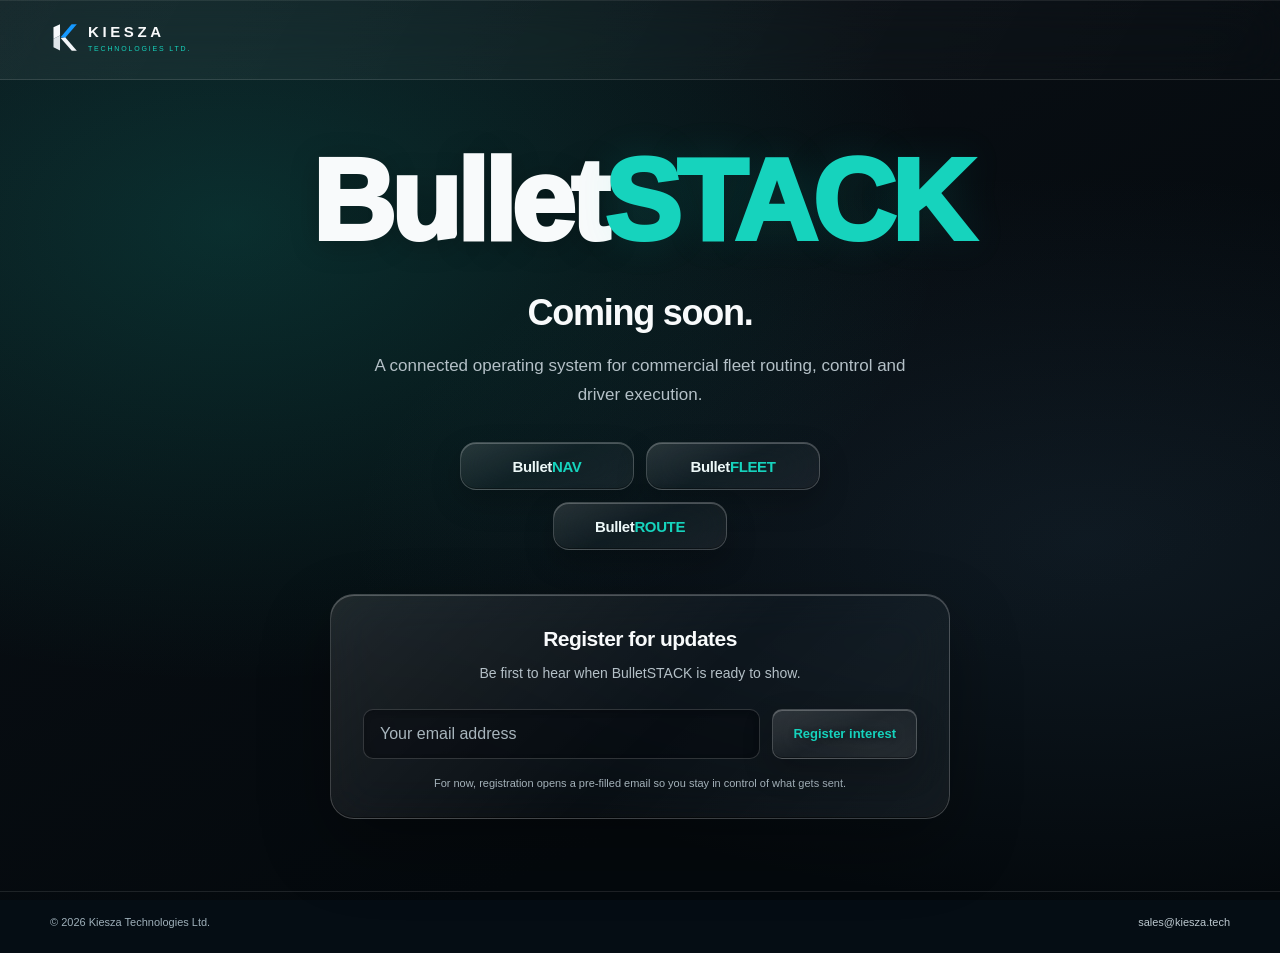
==== commit 297ff2a2: "Apply NAV-inspired smoked glass and position ROUTE beneath NAV and FLEET" ====
--- a/index.html
+++ b/index.html
@@ -66,6 +66,41 @@
       footer{padding:20px 0 calc(20px + env(safe-area-inset-bottom))}
     }
     @media(max-width:360px){.wrap{width:calc(100% - 32px)}.products{gap:6px}.products>span{padding-inline:9px;font-size:11px}.footer-inner{justify-content:center;text-align:center;gap:8px}}
+
+/* NAV-inspired neutral smoked glass · 2026-10-07 */
+:root{--cyan:#16d3bd;--text:#f8fafb;--muted:#b4c0c7}
+body{background:radial-gradient(ellipse at 18% 25%,rgba(16,192,167,.18),transparent 48%),radial-gradient(ellipse at 85% 60%,rgba(74,118,152,.15),transparent 48%),linear-gradient(155deg,#0b1117,#04090d 75%);background-attachment:fixed}
+header{background:linear-gradient(120deg,rgba(255,255,255,.055),rgba(255,255,255,.012));border-bottom:1px solid rgba(255,255,255,.12);backdrop-filter:blur(24px);-webkit-backdrop-filter:blur(24px);box-shadow:inset 0 1px 0 rgba(255,255,255,.08)}
+.brand-copy span{color:var(--cyan)}
+h1{text-shadow:0 4px 28px rgba(0,0,0,.25)}
+h1 span{color:var(--cyan);text-shadow:0 0 40px rgba(22,211,189,.12)}
+.products{display:grid;grid-template-columns:repeat(2,minmax(0,1fr));width:min(360px,100%);gap:12px}
+.products>span{min-height:48px;padding:13px 22px;font-size:15px;border-radius:16px}
+.products>.route{grid-column:1/-1;justify-self:center;width:calc((100% - 12px)/2)}
+.products>span,.signup,button{border:1px solid rgba(255,255,255,.19);background:linear-gradient(155deg,rgba(255,255,255,.13),rgba(255,255,255,.035) 48%,rgba(255,255,255,.06));backdrop-filter:blur(24px) saturate(115%);-webkit-backdrop-filter:blur(24px) saturate(115%);box-shadow:inset 0 1px 0 rgba(255,255,255,.24),inset 0 -1px 0 rgba(0,0,0,.35),0 12px 30px rgba(0,0,0,.22)}
+.signup{position:relative;border-radius:24px;background:linear-gradient(135deg,rgba(255,255,255,.105),rgba(255,255,255,.025) 55%,rgba(255,255,255,.055));box-shadow:inset 0 1px 0 rgba(255,255,255,.24),inset 0 -1px 0 rgba(0,0,0,.45),0 28px 70px rgba(0,0,0,.32)}
+input{border:1px solid rgba(255,255,255,.16);background:rgba(3,7,10,.4);box-shadow:inset 0 2px 6px rgba(0,0,0,.2);color:var(--text)}
+input::placeholder{color:#a8b5bd}
+button{color:var(--cyan);text-shadow:0 1px 6px rgba(0,0,0,.3)}
+button:hover{background:linear-gradient(155deg,rgba(255,255,255,.2),rgba(255,255,255,.07));border-color:rgba(255,255,255,.35)}
+.fine{color:#a4b2ba}
+footer{border-color:rgba(255,255,255,.1);color:#9eafb9}
+footer a{color:#bcc8cf}
+@media(max-width:620px){
+ .products{gap:10px;width:min(320px,100%)}
+ .products>span{min-height:44px;padding:11px 16px;font-size:14px}
+ .products>.route{width:calc((100% - 10px)/2)}
+ .signup{border-radius:20px}
+}
+@media(prefers-reduced-transparency:reduce){
+ header,.products>span,.signup,button{backdrop-filter:none;-webkit-backdrop-filter:none;background:#20262b}
+ input{background:#10171c}
+}
+@media(prefers-contrast:more){
+ :root{--muted:#e0e7eb}
+ .products>span,.signup,button,input{border-color:#b4c0c7}
+ .fine,footer,footer a{color:#e0e7eb}
+}
 </style>
 </head>
 <body>
@@ -88,9 +123,9 @@
         <p class="lede">A connected operating system for commercial fleet routing, control and driver execution.</p>
 
         <div class="products" aria-label="BulletSTACK products">
-          <span>Bullet<b>ROUTE</b></span>
+          <span>Bullet<b>NAV</b></span>
           <span>Bullet<b>FLEET</b></span>
-          <span>Bullet<b>NAV</b></span>
+          <span class="route">Bullet<b>ROUTE</b></span>
         </div>
 
         <div class="signup">
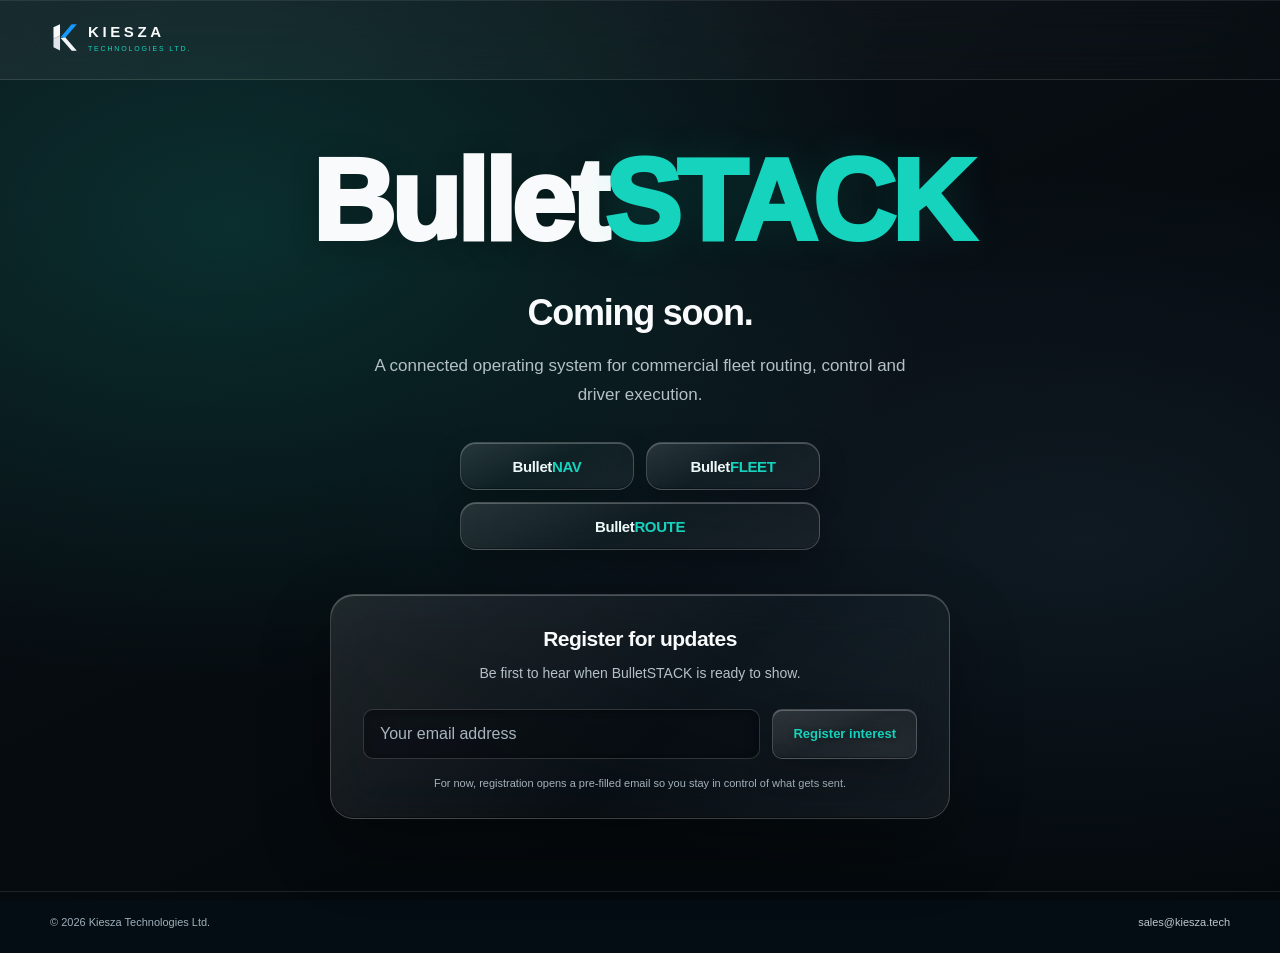
==== commit 2c7afd6d: "Make BulletROUTE the full-width foundation beneath NAV and FLEET" ====
--- a/index.html
+++ b/index.html
@@ -76,7 +76,7 @@
 h1 span{color:var(--cyan);text-shadow:0 0 40px rgba(22,211,189,.12)}
 .products{display:grid;grid-template-columns:repeat(2,minmax(0,1fr));width:min(360px,100%);gap:12px}
 .products>span{min-height:48px;padding:13px 22px;font-size:15px;border-radius:16px}
-.products>.route{grid-column:1/-1;justify-self:center;width:calc((100% - 12px)/2)}
+.products>.route{grid-column:1/-1;justify-self:stretch;width:100%}
 .products>span,.signup,button{border:1px solid rgba(255,255,255,.19);background:linear-gradient(155deg,rgba(255,255,255,.13),rgba(255,255,255,.035) 48%,rgba(255,255,255,.06));backdrop-filter:blur(24px) saturate(115%);-webkit-backdrop-filter:blur(24px) saturate(115%);box-shadow:inset 0 1px 0 rgba(255,255,255,.24),inset 0 -1px 0 rgba(0,0,0,.35),0 12px 30px rgba(0,0,0,.22)}
 .signup{position:relative;border-radius:24px;background:linear-gradient(135deg,rgba(255,255,255,.105),rgba(255,255,255,.025) 55%,rgba(255,255,255,.055));box-shadow:inset 0 1px 0 rgba(255,255,255,.24),inset 0 -1px 0 rgba(0,0,0,.45),0 28px 70px rgba(0,0,0,.32)}
 input{border:1px solid rgba(255,255,255,.16);background:rgba(3,7,10,.4);box-shadow:inset 0 2px 6px rgba(0,0,0,.2);color:var(--text)}
@@ -89,7 +89,7 @@
 @media(max-width:620px){
  .products{gap:10px;width:min(320px,100%)}
  .products>span{min-height:44px;padding:11px 16px;font-size:14px}
- .products>.route{width:calc((100% - 10px)/2)}
+ .products>.route{width:100%}
  .signup{border-radius:20px}
 }
 @media(prefers-reduced-transparency:reduce){
